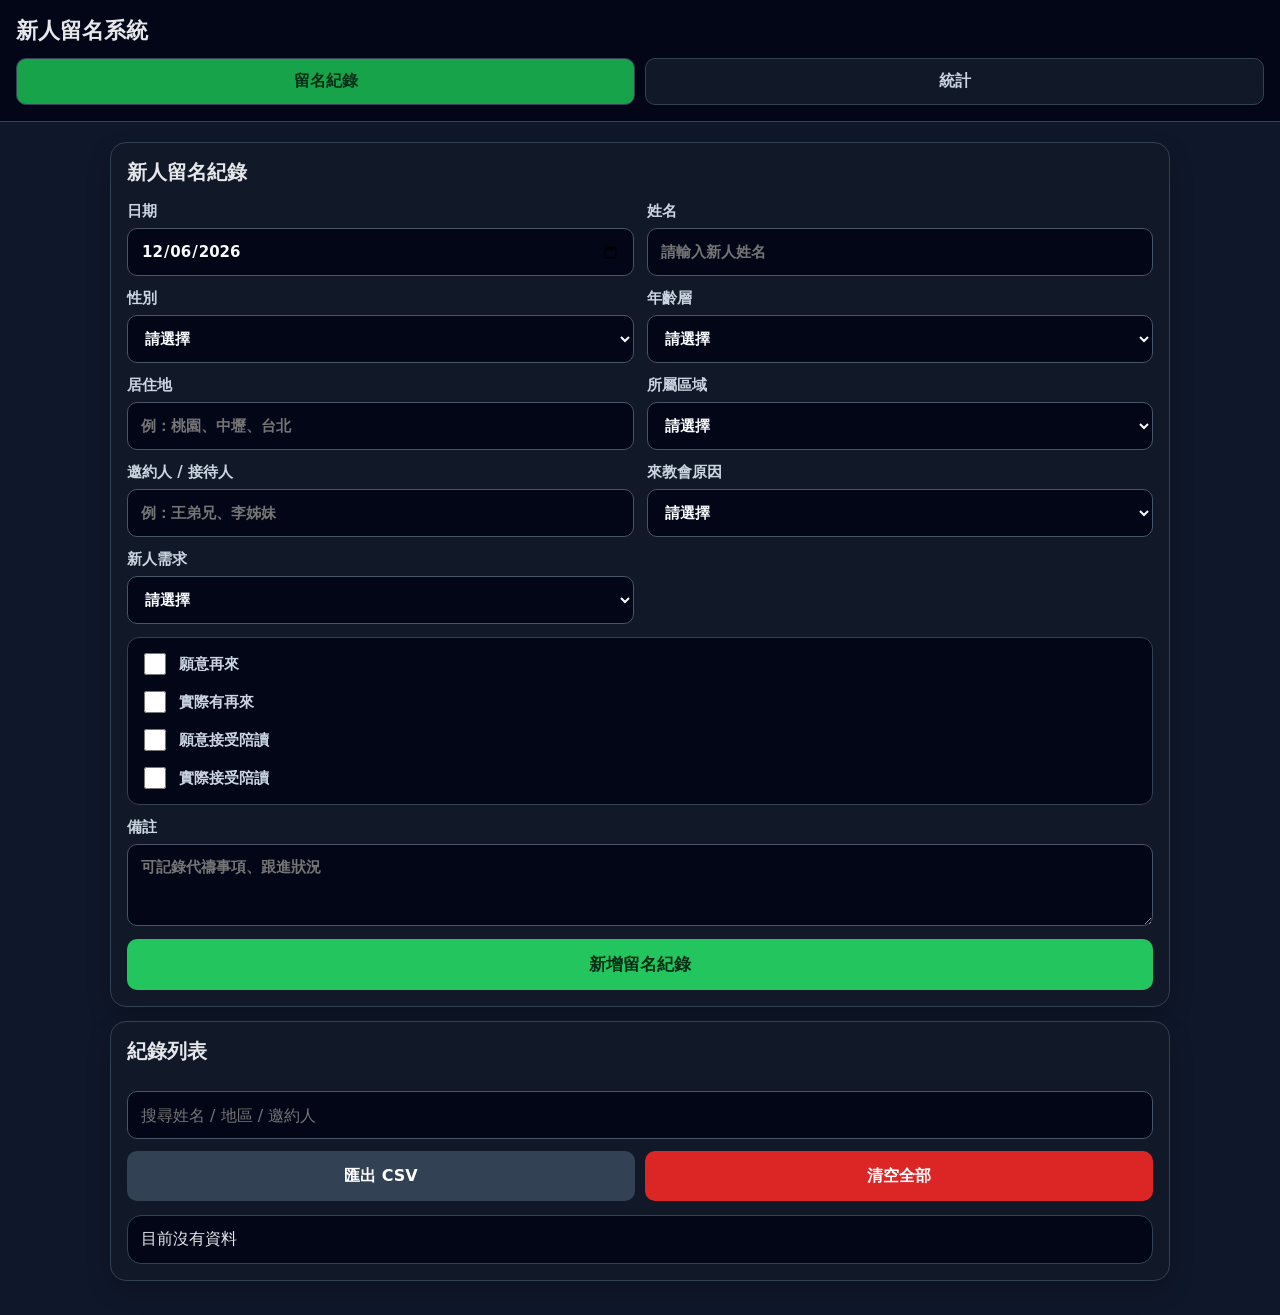
==== index.html @ e4ba10d5 "Add files via upload" ====
<!DOCTYPE html>
<html lang="zh-Hant">
<head>
  <meta charset="UTF-8" />
  <meta name="viewport" content="width=device-width, initial-scale=1.0"/>
  <title>新人留名｜留名紀錄</title>
  <link rel="stylesheet" href="style.css"/>
</head>
<body>
<header>
  <h1>新人留名系統</h1>
  <nav>
    <a class="active" href="index.html">留名紀錄</a>
    <a href="stats.html">統計</a>
  </nav>
</header>

<main class="container">
  <section class="card">
    <h2>新人留名紀錄</h2>

    <form id="newcomerForm">
      <label>日期
        <input type="date" id="visitDate" required>
      </label>

      <label>姓名
        <input type="text" id="name" placeholder="請輸入新人姓名" required>
      </label>

      <label>性別
        <select id="gender">
          <option value="">請選擇</option>
          <option>男</option>
          <option>女</option>
        </select>
      </label>

      <label>年齡層
        <select id="ageGroup">
          <option value="">請選擇</option>
          <option>12歲以下</option>
          <option>13-18歲</option>
          <option>19-25歲</option>
          <option>26-35歲</option>
          <option>36-45歲</option>
          <option>46-60歲</option>
          <option>60歲以上</option>
        </select>
      </label>

      <label>居住地
        <input type="text" id="addressArea" placeholder="例：桃園、中壢、台北">
      </label>

      <label>所屬區域
        <select id="churchArea">
          <option value="">請選擇</option>
          <option>北部教區1區</option>
          <option>北部教區2區</option>
          <option>北部教區3區</option>
          <option>北部教區4區</option>
          <option>管制區</option>
          <option>其他</option>
        </select>
      </label>

      <label>邀約人 / 接待人
        <input type="text" id="inviter" placeholder="例：王弟兄、李姊妹">
      </label>

      <label>來教會原因
        <select id="reason">
          <option value="">請選擇</option>
          <option>親友邀請</option>
          <option>網路資訊</option>
          <option>路過 / 活動</option>
          <option>尋求信仰</option>
          <option>需要禱告</option>
          <option>其他</option>
        </select>
      </label>

      <label>新人需求
        <select id="need">
          <option value="">請選擇</option>
          <option>認識信仰</option>
          <option>需要禱告</option>
          <option>家庭關係</option>
          <option>工作 / 學業</option>
          <option>身心壓力</option>
          <option>陪讀聖經</option>
          <option>其他</option>
        </select>
      </label>

      <div class="checks">
        <label><input type="checkbox" id="willingReturn"> 願意再來</label>
        <label><input type="checkbox" id="actuallyReturned"> 實際有再來</label>
        <label><input type="checkbox" id="willingBibleStudy"> 願意接受陪讀</label>
        <label><input type="checkbox" id="actualBibleStudy"> 實際接受陪讀</label>
      </div>

      <label>備註
        <textarea id="note" rows="3" placeholder="可記錄代禱事項、跟進狀況"></textarea>
      </label>

      <button type="submit" class="primary">新增留名紀錄</button>
    </form>
  </section>

  <section class="card">
    <div class="toolbar">
      <h2>紀錄列表</h2>
      <input type="search" id="searchInput" placeholder="搜尋姓名 / 地區 / 邀約人">
    </div>

    <div class="actions">
      <button id="exportCsv">匯出 CSV</button>
      <button id="clearAll" class="danger">清空全部</button>
    </div>

    <div id="recordList" class="record-list"></div>
  </section>
</main>

<script src="app.js"></script>
</body>
</html>
---- style.css ----
* {
  box-sizing: border-box;
}

body {
  margin: 0;
  font-family: "Microsoft JhengHei", system-ui, -apple-system, BlinkMacSystemFont, sans-serif;
  background: #0f172a;
  color: #e5e7eb;
}

header {
  background: #020617;
  padding: 16px;
  border-bottom: 1px solid #334155;
  position: sticky;
  top: 0;
  z-index: 10;
}

h1 {
  margin: 0 0 12px;
  font-size: 22px;
}

h2 {
  margin: 0 0 16px;
  font-size: 20px;
}

nav {
  display: flex;
  gap: 10px;
}

nav a {
  flex: 1;
  text-align: center;
  color: #cbd5e1;
  text-decoration: none;
  padding: 12px;
  border: 1px solid #334155;
  border-radius: 10px;
  background: #111827;
  font-weight: 700;
}

nav a.active {
  background: #16a34a;
  color: #052e16;
}

.container {
  padding: 14px;
  max-width: 1100px;
  margin: 0 auto;
}

.card {
  background: #111827;
  border: 1px solid #334155;
  border-radius: 16px;
  padding: 16px;
  margin-bottom: 14px;
  box-shadow: 0 10px 25px rgba(0,0,0,.2);
}

form {
  display: grid;
  gap: 13px;
}

label {
  display: grid;
  gap: 7px;
  color: #cbd5e1;
  font-size: 15px;
  font-weight: 700;
}

input, select, textarea, button {
  width: 100%;
  font: inherit;
  border-radius: 10px;
}

input, select, textarea {
  background: #020617;
  border: 1px solid #475569;
  color: #f8fafc;
  padding: 13px;
  min-height: 48px;
  outline: none;
}

textarea {
  resize: vertical;
}

input:focus, select:focus, textarea:focus {
  border-color: #22c55e;
  box-shadow: 0 0 0 3px rgba(34,197,94,.15);
}

button {
  border: 0;
  padding: 14px;
  min-height: 50px;
  font-weight: 800;
  cursor: pointer;
}

.primary {
  background: #22c55e;
  color: #052e16;
  font-size: 17px;
}

.danger {
  background: #dc2626;
  color: white;
}

.actions {
  display: grid;
  grid-template-columns: 1fr 1fr;
  gap: 10px;
}

.actions button {
  background: #334155;
  color: white;
}

.actions .danger {
  background: #dc2626;
}

.checks {
  display: grid;
  grid-template-columns: 1fr;
  gap: 10px;
  padding: 12px;
  border: 1px solid #334155;
  border-radius: 12px;
  background: #020617;
}

.checks label {
  display: flex;
  align-items: center;
  gap: 10px;
}

input[type="checkbox"] {
  width: 22px;
  height: 22px;
  min-height: 22px;
  accent-color: #22c55e;
}

.toolbar {
  display: grid;
  gap: 10px;
  margin-bottom: 12px;
}

.record-list {
  display: grid;
  gap: 10px;
  margin-top: 14px;
}

.record {
  border: 1px solid #334155;
  border-radius: 14px;
  padding: 13px;
  background: #020617;
}

.record-title {
  display: flex;
  justify-content: space-between;
  gap: 10px;
  font-weight: 800;
  color: #f8fafc;
  margin-bottom: 8px;
}

.record-meta {
  display: grid;
  gap: 5px;
  color: #cbd5e1;
  font-size: 14px;
}

.record button {
  margin-top: 10px;
  background: #7f1d1d;
  color: white;
}

.summary-grid {
  display: grid;
  grid-template-columns: repeat(2, 1fr);
  gap: 12px;
}

.summary {
  background: #020617;
  border: 1px solid #334155;
  border-radius: 14px;
  padding: 16px;
  text-align: center;
}

.summary span {
  display: block;
  font-size: 34px;
  color: #22c55e;
  font-weight: 900;
}

.summary small {
  color: #cbd5e1;
}

.stat-row {
  margin: 10px 0;
}

.stat-label {
  display: flex;
  justify-content: space-between;
  margin-bottom: 6px;
  color: #cbd5e1;
}

.bar {
  height: 14px;
  background: #020617;
  border-radius: 99px;
  overflow: hidden;
  border: 1px solid #334155;
}

.bar-fill {
  height: 100%;
  background: #22c55e;
  width: 0%;
}

@media (min-width: 768px) {
  .container {
    padding: 20px;
  }

  form {
    grid-template-columns: repeat(2, 1fr);
  }

  label:has(textarea),
  .checks,
  .primary {
    grid-column: 1 / -1;
  }

  .summary-grid {
    grid-template-columns: repeat(4, 1fr);
  }
}
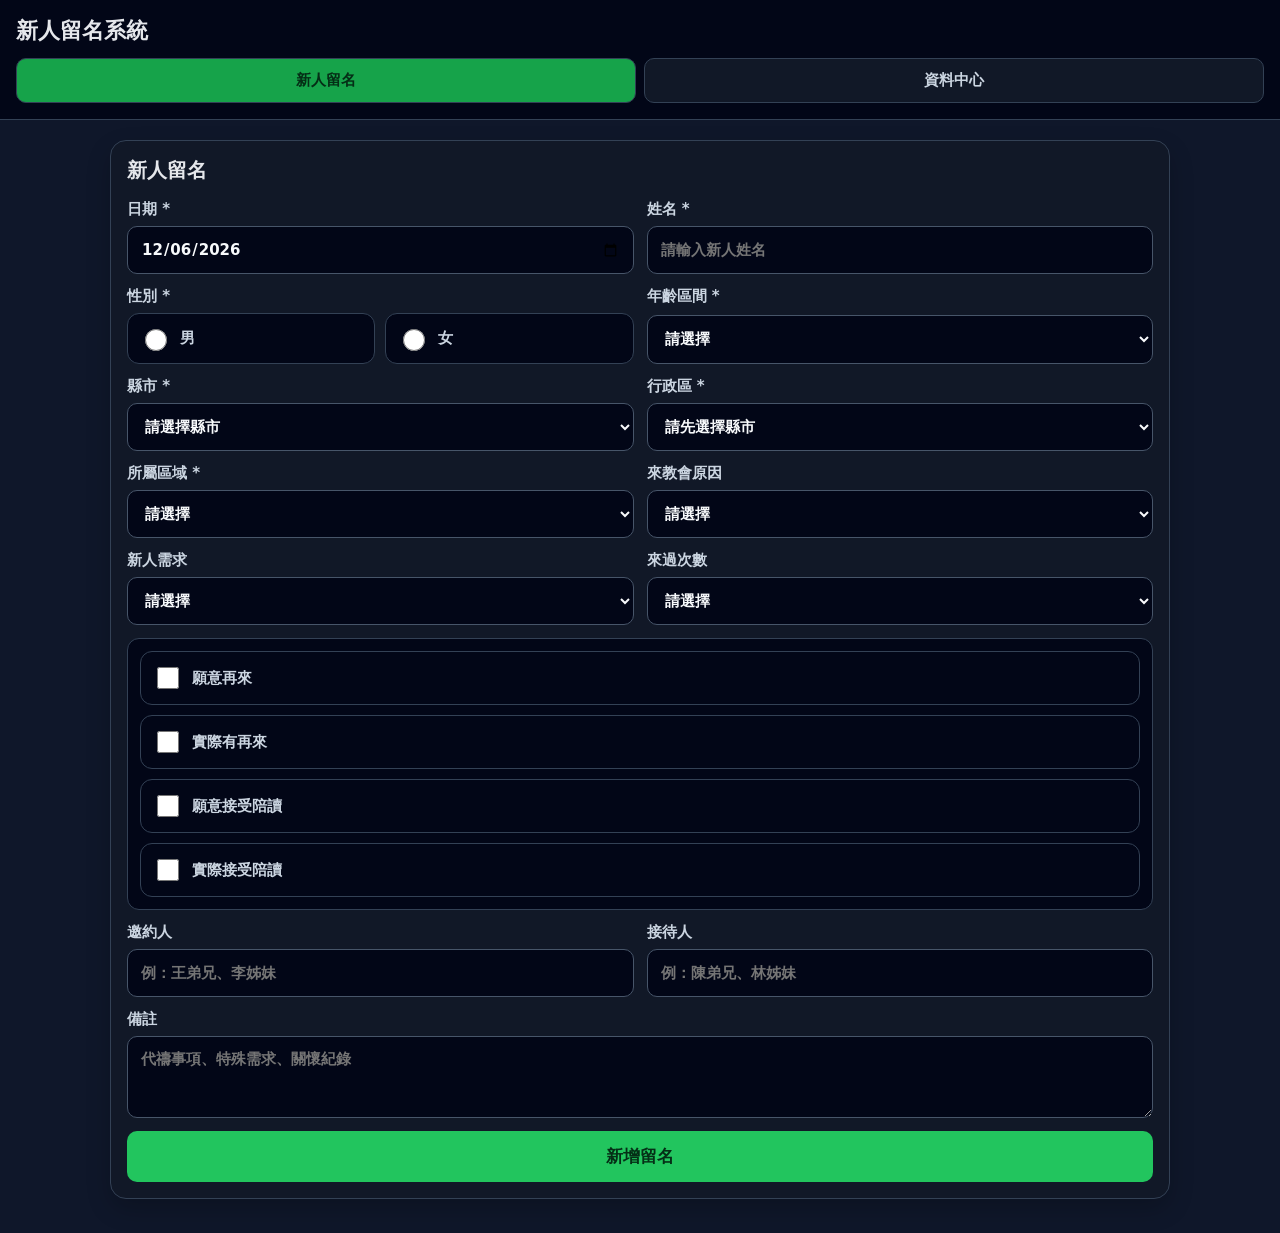
==== commit 7ec9668b: "Add files via upload" ====
--- a/index.html
+++ b/index.html
@@ -3,70 +3,75 @@
 <head>
   <meta charset="UTF-8" />
   <meta name="viewport" content="width=device-width, initial-scale=1.0"/>
-  <title>新人留名｜留名紀錄</title>
+  <title>新人留名｜新人留名</title>
   <link rel="stylesheet" href="style.css"/>
 </head>
 <body>
 <header>
   <h1>新人留名系統</h1>
   <nav>
-    <a class="active" href="index.html">留名紀錄</a>
-    <a href="stats.html">統計</a>
+    <a class="active" href="index.html">新人留名</a>
+    <a href="data.html">資料中心</a>
   </nav>
 </header>
 
 <main class="container">
   <section class="card">
-    <h2>新人留名紀錄</h2>
+    <h2>新人留名</h2>
 
     <form id="newcomerForm">
-      <label>日期
+      <label>日期 *
         <input type="date" id="visitDate" required>
       </label>
 
-      <label>姓名
+      <label>姓名 *
         <input type="text" id="name" placeholder="請輸入新人姓名" required>
       </label>
 
-      <label>性別
-        <select id="gender">
+      <label>性別 *
+        <div class="option-grid two">
+          <label><input type="radio" name="gender" value="男" required> 男</label>
+          <label><input type="radio" name="gender" value="女" required> 女</label>
+        </div>
+      </label>
+
+      <label>年齡區間 *
+        <select id="ageGroup" required>
           <option value="">請選擇</option>
-          <option>男</option>
-          <option>女</option>
+          <option>18歲以下</option>
+          <option>18~25歲</option>
+          <option>26~35歲</option>
+          <option>36~45歲</option>
+          <option>46~55歲</option>
+          <option>56~65歲</option>
+          <option>66~75歲</option>
+          <option>76~85歲</option>
+          <option>86歲以上</option>
         </select>
       </label>
 
-      <label>年齡層
-        <select id="ageGroup">
-          <option value="">請選擇</option>
-          <option>12歲以下</option>
-          <option>13-18歲</option>
-          <option>19-25歲</option>
-          <option>26-35歲</option>
-          <option>36-45歲</option>
-          <option>46-60歲</option>
-          <option>60歲以上</option>
+      <label>縣市 *
+        <select id="city" required>
+          <option value="">請選擇縣市</option>
         </select>
       </label>
 
-      <label>居住地
-        <input type="text" id="addressArea" placeholder="例：桃園、中壢、台北">
+      <label>行政區 *
+        <select id="district" required>
+          <option value="">請先選擇縣市</option>
+        </select>
       </label>
 
-      <label>所屬區域
-        <select id="churchArea">
+      <label>所屬區域 *
+        <select id="churchArea" required>
           <option value="">請選擇</option>
-          <option>北部教區1區</option>
-          <option>北部教區2區</option>
-          <option>北部教區3區</option>
-          <option>北部教區4區</option>
+          <option>北部1區</option>
+          <option>北部2區</option>
+          <option>北部3區</option>
+          <option>北部4區</option>
           <option>管制區</option>
           <option>其他</option>
         </select>
-      </label>
-
-      <label>邀約人 / 接待人
-        <input type="text" id="inviter" placeholder="例：王弟兄、李姊妹">
       </label>
 
       <label>來教會原因
@@ -74,7 +79,8 @@
           <option value="">請選擇</option>
           <option>親友邀請</option>
           <option>網路資訊</option>
-          <option>路過 / 活動</option>
+          <option>社區活動</option>
+          <option>路過</option>
           <option>尋求信仰</option>
           <option>需要禱告</option>
           <option>其他</option>
@@ -87,10 +93,21 @@
           <option>認識信仰</option>
           <option>需要禱告</option>
           <option>家庭關係</option>
-          <option>工作 / 學業</option>
+          <option>工作職場</option>
+          <option>課業問題</option>
           <option>身心壓力</option>
           <option>陪讀聖經</option>
           <option>其他</option>
+        </select>
+      </label>
+
+      <label>來過次數
+        <select id="visitTimes">
+          <option value="">請選擇</option>
+          <option>第1次</option>
+          <option>第2次</option>
+          <option>第3次</option>
+          <option>第4次以上</option>
         </select>
       </label>
 
@@ -101,26 +118,20 @@
         <label><input type="checkbox" id="actualBibleStudy"> 實際接受陪讀</label>
       </div>
 
-      <label>備註
-        <textarea id="note" rows="3" placeholder="可記錄代禱事項、跟進狀況"></textarea>
+      <label>邀約人
+        <input type="text" id="inviter" placeholder="例：王弟兄、李姊妹">
       </label>
 
-      <button type="submit" class="primary">新增留名紀錄</button>
+      <label>接待人
+        <input type="text" id="receptionist" placeholder="例：陳弟兄、林姊妹">
+      </label>
+
+      <label>備註
+        <textarea id="note" rows="3" placeholder="代禱事項、特殊需求、關懷紀錄"></textarea>
+      </label>
+
+      <button type="submit" class="primary">新增留名</button>
     </form>
-  </section>
-
-  <section class="card">
-    <div class="toolbar">
-      <h2>紀錄列表</h2>
-      <input type="search" id="searchInput" placeholder="搜尋姓名 / 地區 / 邀約人">
-    </div>
-
-    <div class="actions">
-      <button id="exportCsv">匯出 CSV</button>
-      <button id="clearAll" class="danger">清空全部</button>
-    </div>
-
-    <div id="recordList" class="record-list"></div>
   </section>
 </main>
 
--- a/style.css
+++ b/style.css
@@ -1,6 +1,4 @@
-* {
-  box-sizing: border-box;
-}
+* { box-sizing: border-box; }
 
 body {
   margin: 0;
@@ -18,31 +16,25 @@
   z-index: 10;
 }
 
-h1 {
-  margin: 0 0 12px;
-  font-size: 22px;
-}
-
-h2 {
-  margin: 0 0 16px;
-  font-size: 20px;
-}
+h1 { margin: 0 0 12px; font-size: 22px; }
+h2 { margin: 0 0 16px; font-size: 20px; }
 
 nav {
-  display: flex;
-  gap: 10px;
+  display: grid;
+  grid-template-columns: repeat(2, 1fr);
+  gap: 8px;
 }
 
 nav a {
-  flex: 1;
   text-align: center;
   color: #cbd5e1;
   text-decoration: none;
-  padding: 12px;
+  padding: 12px 6px;
   border: 1px solid #334155;
   border-radius: 10px;
   background: #111827;
-  font-weight: 700;
+  font-weight: 800;
+  font-size: 15px;
 }
 
 nav a.active {
@@ -65,17 +57,14 @@
   box-shadow: 0 10px 25px rgba(0,0,0,.2);
 }
 
-form {
-  display: grid;
-  gap: 13px;
-}
+form { display: grid; gap: 13px; }
 
 label {
   display: grid;
   gap: 7px;
   color: #cbd5e1;
   font-size: 15px;
-  font-weight: 700;
+  font-weight: 800;
 }
 
 input, select, textarea, button {
@@ -93,9 +82,7 @@
   outline: none;
 }
 
-textarea {
-  resize: vertical;
-}
+textarea { resize: vertical; }
 
 input:focus, select:focus, textarea:focus {
   border-color: #22c55e;
@@ -106,7 +93,7 @@
   border: 0;
   padding: 14px;
   min-height: 50px;
-  font-weight: 800;
+  font-weight: 900;
   cursor: pointer;
 }
 
@@ -116,53 +103,81 @@
   font-size: 17px;
 }
 
-.danger {
-  background: #dc2626;
-  color: white;
-}
-
-.actions {
-  display: grid;
-  grid-template-columns: 1fr 1fr;
-  gap: 10px;
-}
-
-.actions button {
-  background: #334155;
-  color: white;
-}
-
-.actions .danger {
-  background: #dc2626;
-}
-
-.checks {
-  display: grid;
-  grid-template-columns: 1fr;
-  gap: 10px;
-  padding: 12px;
-  border: 1px solid #334155;
-  border-radius: 12px;
-  background: #020617;
-}
-
+.danger { background: #dc2626 !important; color: white !important; }
+
+.option-grid {
+  display: grid;
+  gap: 10px;
+}
+
+.option-grid.two {
+  grid-template-columns: repeat(2, 1fr);
+}
+
+.option-grid label,
 .checks label {
   display: flex;
   align-items: center;
   gap: 10px;
-}
-
-input[type="checkbox"] {
+  background: #020617;
+  border: 1px solid #334155;
+  border-radius: 12px;
+  padding: 12px;
+}
+
+input[type="checkbox"],
+input[type="radio"] {
   width: 22px;
   height: 22px;
   min-height: 22px;
   accent-color: #22c55e;
 }
 
+.checks {
+  display: grid;
+  grid-template-columns: 1fr;
+  gap: 10px;
+  padding: 12px;
+  border: 1px solid #334155;
+  border-radius: 12px;
+  background: #020617;
+}
+
+.tab-bar {
+  display: grid;
+  grid-template-columns: 1fr 1fr;
+  gap: 10px;
+}
+
+.tab {
+  background: #334155;
+  color: #e5e7eb;
+}
+
+.tab.active {
+  background: #22c55e;
+  color: #052e16;
+}
+
+.hidden {
+  display: none;
+}
+
 .toolbar {
   display: grid;
   gap: 10px;
   margin-bottom: 12px;
+}
+
+.actions {
+  display: grid;
+  grid-template-columns: 1fr 1fr;
+  gap: 10px;
+}
+
+.actions button {
+  background: #334155;
+  color: white;
 }
 
 .record-list {
@@ -182,7 +197,7 @@
   display: flex;
   justify-content: space-between;
   gap: 10px;
-  font-weight: 800;
+  font-weight: 900;
   color: #f8fafc;
   margin-bottom: 8px;
 }
@@ -194,8 +209,19 @@
   font-size: 14px;
 }
 
-.record button {
+.record-actions {
+  display: grid;
+  grid-template-columns: 1fr 1fr;
+  gap: 10px;
   margin-top: 10px;
+}
+
+.record-actions button {
+  background: #334155;
+  color: white;
+}
+
+.record-actions .delete {
   background: #7f1d1d;
   color: white;
 }
@@ -216,18 +242,14 @@
 
 .summary span {
   display: block;
-  font-size: 34px;
+  font-size: 32px;
   color: #22c55e;
   font-weight: 900;
 }
 
-.summary small {
-  color: #cbd5e1;
-}
-
-.stat-row {
-  margin: 10px 0;
-}
+.summary small { color: #cbd5e1; }
+
+.stat-row { margin: 10px 0; }
 
 .stat-label {
   display: flex;
@@ -251,13 +273,9 @@
 }
 
 @media (min-width: 768px) {
-  .container {
-    padding: 20px;
-  }
-
-  form {
-    grid-template-columns: repeat(2, 1fr);
-  }
+  .container { padding: 20px; }
+
+  form { grid-template-columns: repeat(2, 1fr); }
 
   label:has(textarea),
   .checks,
@@ -265,7 +283,5 @@
     grid-column: 1 / -1;
   }
 
-  .summary-grid {
-    grid-template-columns: repeat(4, 1fr);
-  }
-}
+  .summary-grid { grid-template-columns: repeat(4, 1fr); }
+}
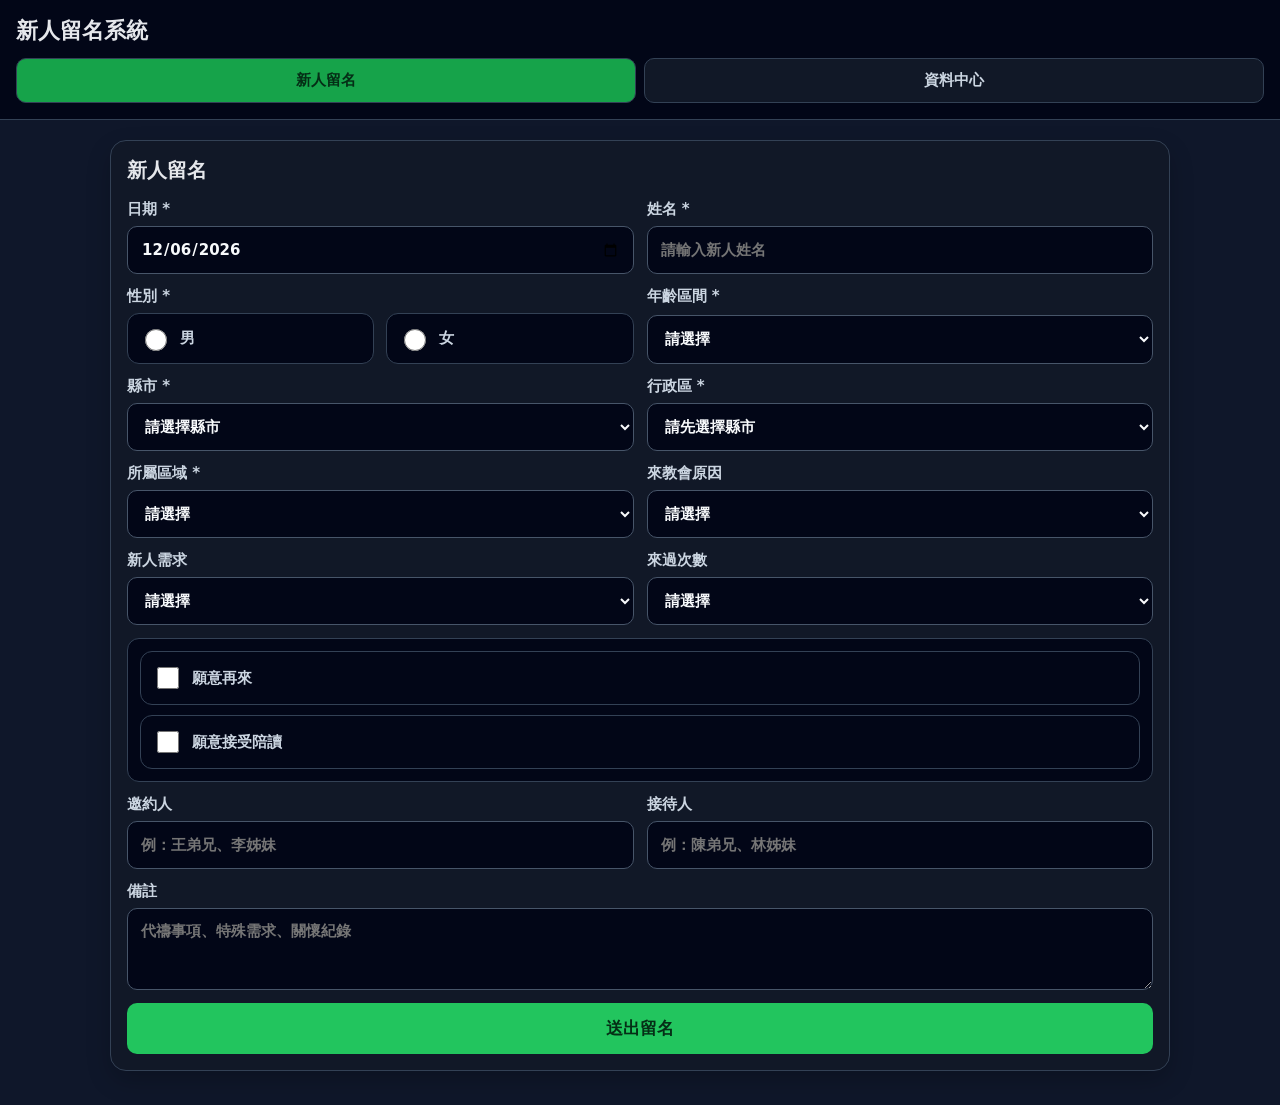
==== commit a35ae5ba: "Add files via upload" ====
--- a/index.html
+++ b/index.html
@@ -3,7 +3,7 @@
 <head>
   <meta charset="UTF-8" />
   <meta name="viewport" content="width=device-width, initial-scale=1.0"/>
-  <title>新人留名｜新人留名</title>
+  <title>新人留名系統｜新人留名</title>
   <link rel="stylesheet" href="style.css"/>
 </head>
 <body>
@@ -113,9 +113,7 @@
 
       <div class="checks">
         <label><input type="checkbox" id="willingReturn"> 願意再來</label>
-        <label><input type="checkbox" id="actuallyReturned"> 實際有再來</label>
         <label><input type="checkbox" id="willingBibleStudy"> 願意接受陪讀</label>
-        <label><input type="checkbox" id="actualBibleStudy"> 實際接受陪讀</label>
       </div>
 
       <label>邀約人
@@ -130,7 +128,7 @@
         <textarea id="note" rows="3" placeholder="代禱事項、特殊需求、關懷紀錄"></textarea>
       </label>
 
-      <button type="submit" class="primary">新增留名</button>
+      <button type="submit" class="primary">送出留名</button>
     </form>
   </section>
 </main>
--- a/style.css
+++ b/style.css
@@ -1,287 +1,36 @@
-* { box-sizing: border-box; }
-
-body {
-  margin: 0;
-  font-family: "Microsoft JhengHei", system-ui, -apple-system, BlinkMacSystemFont, sans-serif;
-  background: #0f172a;
-  color: #e5e7eb;
-}
-
-header {
-  background: #020617;
-  padding: 16px;
-  border-bottom: 1px solid #334155;
-  position: sticky;
-  top: 0;
-  z-index: 10;
-}
-
-h1 { margin: 0 0 12px; font-size: 22px; }
-h2 { margin: 0 0 16px; font-size: 20px; }
-
-nav {
-  display: grid;
-  grid-template-columns: repeat(2, 1fr);
-  gap: 8px;
-}
-
-nav a {
-  text-align: center;
-  color: #cbd5e1;
-  text-decoration: none;
-  padding: 12px 6px;
-  border: 1px solid #334155;
-  border-radius: 10px;
-  background: #111827;
-  font-weight: 800;
-  font-size: 15px;
-}
-
-nav a.active {
-  background: #16a34a;
-  color: #052e16;
-}
-
-.container {
-  padding: 14px;
-  max-width: 1100px;
-  margin: 0 auto;
-}
-
-.card {
-  background: #111827;
-  border: 1px solid #334155;
-  border-radius: 16px;
-  padding: 16px;
-  margin-bottom: 14px;
-  box-shadow: 0 10px 25px rgba(0,0,0,.2);
-}
-
-form { display: grid; gap: 13px; }
-
-label {
-  display: grid;
-  gap: 7px;
-  color: #cbd5e1;
-  font-size: 15px;
-  font-weight: 800;
-}
-
-input, select, textarea, button {
-  width: 100%;
-  font: inherit;
-  border-radius: 10px;
-}
-
-input, select, textarea {
-  background: #020617;
-  border: 1px solid #475569;
-  color: #f8fafc;
-  padding: 13px;
-  min-height: 48px;
-  outline: none;
-}
-
-textarea { resize: vertical; }
-
-input:focus, select:focus, textarea:focus {
-  border-color: #22c55e;
-  box-shadow: 0 0 0 3px rgba(34,197,94,.15);
-}
-
-button {
-  border: 0;
-  padding: 14px;
-  min-height: 50px;
-  font-weight: 900;
-  cursor: pointer;
-}
-
-.primary {
-  background: #22c55e;
-  color: #052e16;
-  font-size: 17px;
-}
-
-.danger { background: #dc2626 !important; color: white !important; }
-
-.option-grid {
-  display: grid;
-  gap: 10px;
-}
-
-.option-grid.two {
-  grid-template-columns: repeat(2, 1fr);
-}
-
-.option-grid label,
-.checks label {
-  display: flex;
-  align-items: center;
-  gap: 10px;
-  background: #020617;
-  border: 1px solid #334155;
-  border-radius: 12px;
-  padding: 12px;
-}
-
-input[type="checkbox"],
-input[type="radio"] {
-  width: 22px;
-  height: 22px;
-  min-height: 22px;
-  accent-color: #22c55e;
-}
-
-.checks {
-  display: grid;
-  grid-template-columns: 1fr;
-  gap: 10px;
-  padding: 12px;
-  border: 1px solid #334155;
-  border-radius: 12px;
-  background: #020617;
-}
-
-.tab-bar {
-  display: grid;
-  grid-template-columns: 1fr 1fr;
-  gap: 10px;
-}
-
-.tab {
-  background: #334155;
-  color: #e5e7eb;
-}
-
-.tab.active {
-  background: #22c55e;
-  color: #052e16;
-}
-
-.hidden {
-  display: none;
-}
-
-.toolbar {
-  display: grid;
-  gap: 10px;
-  margin-bottom: 12px;
-}
-
-.actions {
-  display: grid;
-  grid-template-columns: 1fr 1fr;
-  gap: 10px;
-}
-
-.actions button {
-  background: #334155;
-  color: white;
-}
-
-.record-list {
-  display: grid;
-  gap: 10px;
-  margin-top: 14px;
-}
-
-.record {
-  border: 1px solid #334155;
-  border-radius: 14px;
-  padding: 13px;
-  background: #020617;
-}
-
-.record-title {
-  display: flex;
-  justify-content: space-between;
-  gap: 10px;
-  font-weight: 900;
-  color: #f8fafc;
-  margin-bottom: 8px;
-}
-
-.record-meta {
-  display: grid;
-  gap: 5px;
-  color: #cbd5e1;
-  font-size: 14px;
-}
-
-.record-actions {
-  display: grid;
-  grid-template-columns: 1fr 1fr;
-  gap: 10px;
-  margin-top: 10px;
-}
-
-.record-actions button {
-  background: #334155;
-  color: white;
-}
-
-.record-actions .delete {
-  background: #7f1d1d;
-  color: white;
-}
-
-.summary-grid {
-  display: grid;
-  grid-template-columns: repeat(2, 1fr);
-  gap: 12px;
-}
-
-.summary {
-  background: #020617;
-  border: 1px solid #334155;
-  border-radius: 14px;
-  padding: 16px;
-  text-align: center;
-}
-
-.summary span {
-  display: block;
-  font-size: 32px;
-  color: #22c55e;
-  font-weight: 900;
-}
-
-.summary small { color: #cbd5e1; }
-
-.stat-row { margin: 10px 0; }
-
-.stat-label {
-  display: flex;
-  justify-content: space-between;
-  margin-bottom: 6px;
-  color: #cbd5e1;
-}
-
-.bar {
-  height: 14px;
-  background: #020617;
-  border-radius: 99px;
-  overflow: hidden;
-  border: 1px solid #334155;
-}
-
-.bar-fill {
-  height: 100%;
-  background: #22c55e;
-  width: 0%;
-}
-
-@media (min-width: 768px) {
-  .container { padding: 20px; }
-
-  form { grid-template-columns: repeat(2, 1fr); }
-
-  label:has(textarea),
-  .checks,
-  .primary {
-    grid-column: 1 / -1;
-  }
-
-  .summary-grid { grid-template-columns: repeat(4, 1fr); }
-}
+*{box-sizing:border-box}
+body{margin:0;font-family:"Microsoft JhengHei",system-ui,-apple-system,BlinkMacSystemFont,sans-serif;background:#0f172a;color:#e5e7eb}
+header{background:#020617;padding:16px;border-bottom:1px solid #334155;position:sticky;top:0;z-index:10}
+h1{margin:0 0 12px;font-size:22px}h2{margin:0 0 16px;font-size:20px}
+nav{display:grid;grid-template-columns:repeat(2,1fr);gap:8px}
+nav a{text-align:center;color:#cbd5e1;text-decoration:none;padding:12px 6px;border:1px solid #334155;border-radius:10px;background:#111827;font-weight:800;font-size:15px}
+nav a.active{background:#16a34a;color:#052e16}
+.container{padding:14px;max-width:1100px;margin:0 auto}
+.card{background:#111827;border:1px solid #334155;border-radius:16px;padding:16px;margin-bottom:14px;box-shadow:0 10px 25px rgba(0,0,0,.2)}
+form{display:grid;gap:13px}
+label{display:grid;gap:7px;color:#cbd5e1;font-size:15px;font-weight:800}
+input,select,textarea,button{width:100%;font:inherit;border-radius:10px}
+input,select,textarea{background:#020617;border:1px solid #475569;color:#f8fafc;padding:13px;min-height:48px;outline:none}
+textarea{resize:vertical}
+button{border:0;padding:14px;min-height:50px;font-weight:900;cursor:pointer}
+.primary{background:#22c55e;color:#052e16;font-size:17px}
+.danger{background:#dc2626!important;color:white!important}
+.option-grid.two{display:grid;grid-template-columns:repeat(2,1fr);gap:12px}
+.option-grid label,.checks label{display:flex;align-items:center;gap:10px;background:#020617;border:1px solid #334155;border-radius:12px;padding:12px}
+input[type=checkbox],input[type=radio]{width:22px;height:22px;min-height:22px;accent-color:#22c55e}
+.checks{display:grid;gap:10px;padding:12px;border:1px solid #334155;border-radius:12px;background:#020617}
+.menu-grid{display:grid;gap:14px}
+.menu-card{text-align:left;background:#020617;border:1px solid #334155;color:#e5e7eb;padding:18px}
+.menu-card strong{display:block;font-size:22px;color:#22c55e;margin-bottom:8px}
+.menu-card span{color:#cbd5e1;font-size:14px}
+.back-btn{background:#334155;color:white;margin-bottom:14px}.hidden{display:none}
+.toolbar{display:grid;gap:10px;margin-bottom:12px}.actions{display:grid;grid-template-columns:1fr 1fr;gap:10px}.actions button{background:#334155;color:white}
+.record-list{display:grid;gap:10px;margin-top:14px}.record{border:1px solid #334155;border-radius:14px;padding:13px;background:#020617}
+.record-title{display:flex;justify-content:space-between;gap:10px;font-weight:900;color:#f8fafc;margin-bottom:8px}
+.record-meta{display:grid;gap:5px;color:#cbd5e1;font-size:14px}
+.record-actions{display:grid;grid-template-columns:1fr 1fr;gap:10px;margin-top:10px}.record-actions button{background:#334155;color:white}.record-actions .delete{background:#7f1d1d}
+.summary-grid{display:grid;grid-template-columns:repeat(2,1fr);gap:12px}.summary{background:#020617;border:1px solid #334155;border-radius:14px;padding:16px;text-align:center}
+.summary span{display:block;font-size:32px;color:#22c55e;font-weight:900}.summary small{color:#cbd5e1}
+.stat-row{margin:10px 0}.stat-label{display:flex;justify-content:space-between;margin-bottom:6px;color:#cbd5e1}
+.bar{height:14px;background:#020617;border-radius:99px;overflow:hidden;border:1px solid #334155}.bar-fill{height:100%;background:#22c55e}
+@media (min-width:768px){.container{padding:20px}form{grid-template-columns:repeat(2,1fr)}label:has(textarea),.checks,.primary{grid-column:1/-1}.summary-grid{grid-template-columns:repeat(4,1fr)}}
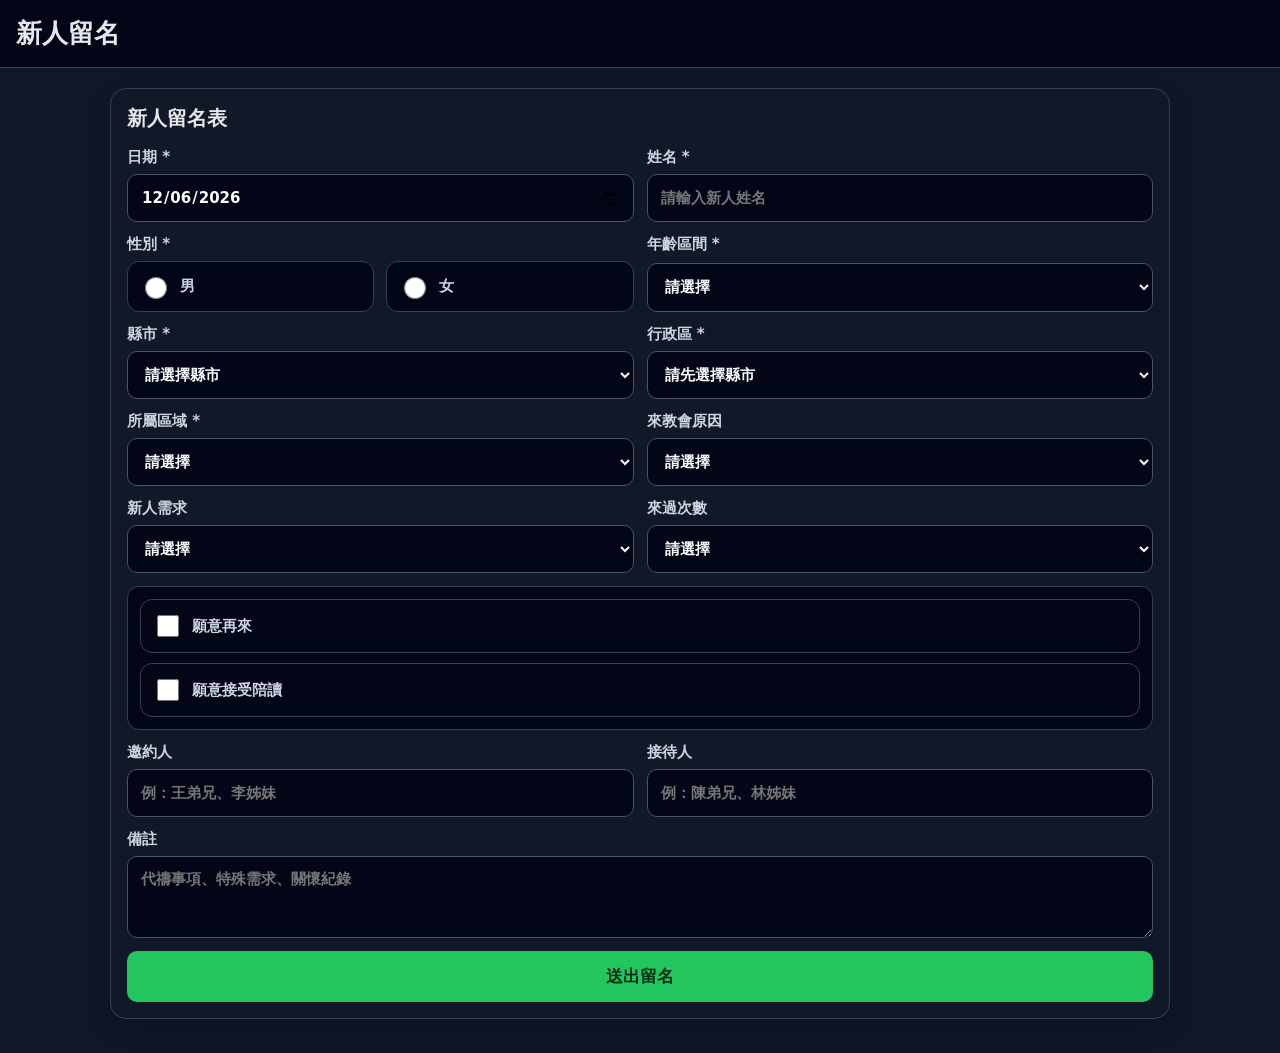
==== commit 0d51d6c2: "Add files via upload" ====
--- a/index.html
+++ b/index.html
@@ -3,21 +3,17 @@
 <head>
   <meta charset="UTF-8" />
   <meta name="viewport" content="width=device-width, initial-scale=1.0"/>
-  <title>新人留名系統｜新人留名</title>
+  <title>新人留名</title>
   <link rel="stylesheet" href="style.css"/>
 </head>
 <body>
 <header>
-  <h1>新人留名系統</h1>
-  <nav>
-    <a class="active" href="index.html">新人留名</a>
-    <a href="data.html">資料中心</a>
-  </nav>
+  <h1>新人留名</h1>
 </header>
 
 <main class="container">
   <section class="card">
-    <h2>新人留名</h2>
+    <h2>新人留名表</h2>
 
     <form id="newcomerForm">
       <label>日期 *
--- a/style.css
+++ b/style.css
@@ -1,10 +1,7 @@
 *{box-sizing:border-box}
 body{margin:0;font-family:"Microsoft JhengHei",system-ui,-apple-system,BlinkMacSystemFont,sans-serif;background:#0f172a;color:#e5e7eb}
 header{background:#020617;padding:16px;border-bottom:1px solid #334155;position:sticky;top:0;z-index:10}
-h1{margin:0 0 12px;font-size:22px}h2{margin:0 0 16px;font-size:20px}
-nav{display:grid;grid-template-columns:repeat(2,1fr);gap:8px}
-nav a{text-align:center;color:#cbd5e1;text-decoration:none;padding:12px 6px;border:1px solid #334155;border-radius:10px;background:#111827;font-weight:800;font-size:15px}
-nav a.active{background:#16a34a;color:#052e16}
+h1{margin:0;font-size:26px}h2{margin:0 0 16px;font-size:20px}
 .container{padding:14px;max-width:1100px;margin:0 auto}
 .card{background:#111827;border:1px solid #334155;border-radius:16px;padding:16px;margin-bottom:14px;box-shadow:0 10px 25px rgba(0,0,0,.2)}
 form{display:grid;gap:13px}
@@ -19,12 +16,12 @@
 .option-grid label,.checks label{display:flex;align-items:center;gap:10px;background:#020617;border:1px solid #334155;border-radius:12px;padding:12px}
 input[type=checkbox],input[type=radio]{width:22px;height:22px;min-height:22px;accent-color:#22c55e}
 .checks{display:grid;gap:10px;padding:12px;border:1px solid #334155;border-radius:12px;background:#020617}
-.menu-grid{display:grid;gap:14px}
-.menu-card{text-align:left;background:#020617;border:1px solid #334155;color:#e5e7eb;padding:18px}
-.menu-card strong{display:block;font-size:22px;color:#22c55e;margin-bottom:8px}
-.menu-card span{color:#cbd5e1;font-size:14px}
-.back-btn{background:#334155;color:white;margin-bottom:14px}.hidden{display:none}
-.toolbar{display:grid;gap:10px;margin-bottom:12px}.actions{display:grid;grid-template-columns:1fr 1fr;gap:10px}.actions button{background:#334155;color:white}
+.tab-bar{display:grid;grid-template-columns:1fr 1fr;gap:10px}
+.tab{background:#334155;color:#e5e7eb}
+.tab.active{background:#22c55e;color:#052e16}
+.hidden{display:none}
+.toolbar{display:grid;gap:10px;margin-bottom:12px}
+.actions{display:grid;grid-template-columns:1fr 1fr;gap:10px}.actions button{background:#334155;color:white}
 .record-list{display:grid;gap:10px;margin-top:14px}.record{border:1px solid #334155;border-radius:14px;padding:13px;background:#020617}
 .record-title{display:flex;justify-content:space-between;gap:10px;font-weight:900;color:#f8fafc;margin-bottom:8px}
 .record-meta{display:grid;gap:5px;color:#cbd5e1;font-size:14px}
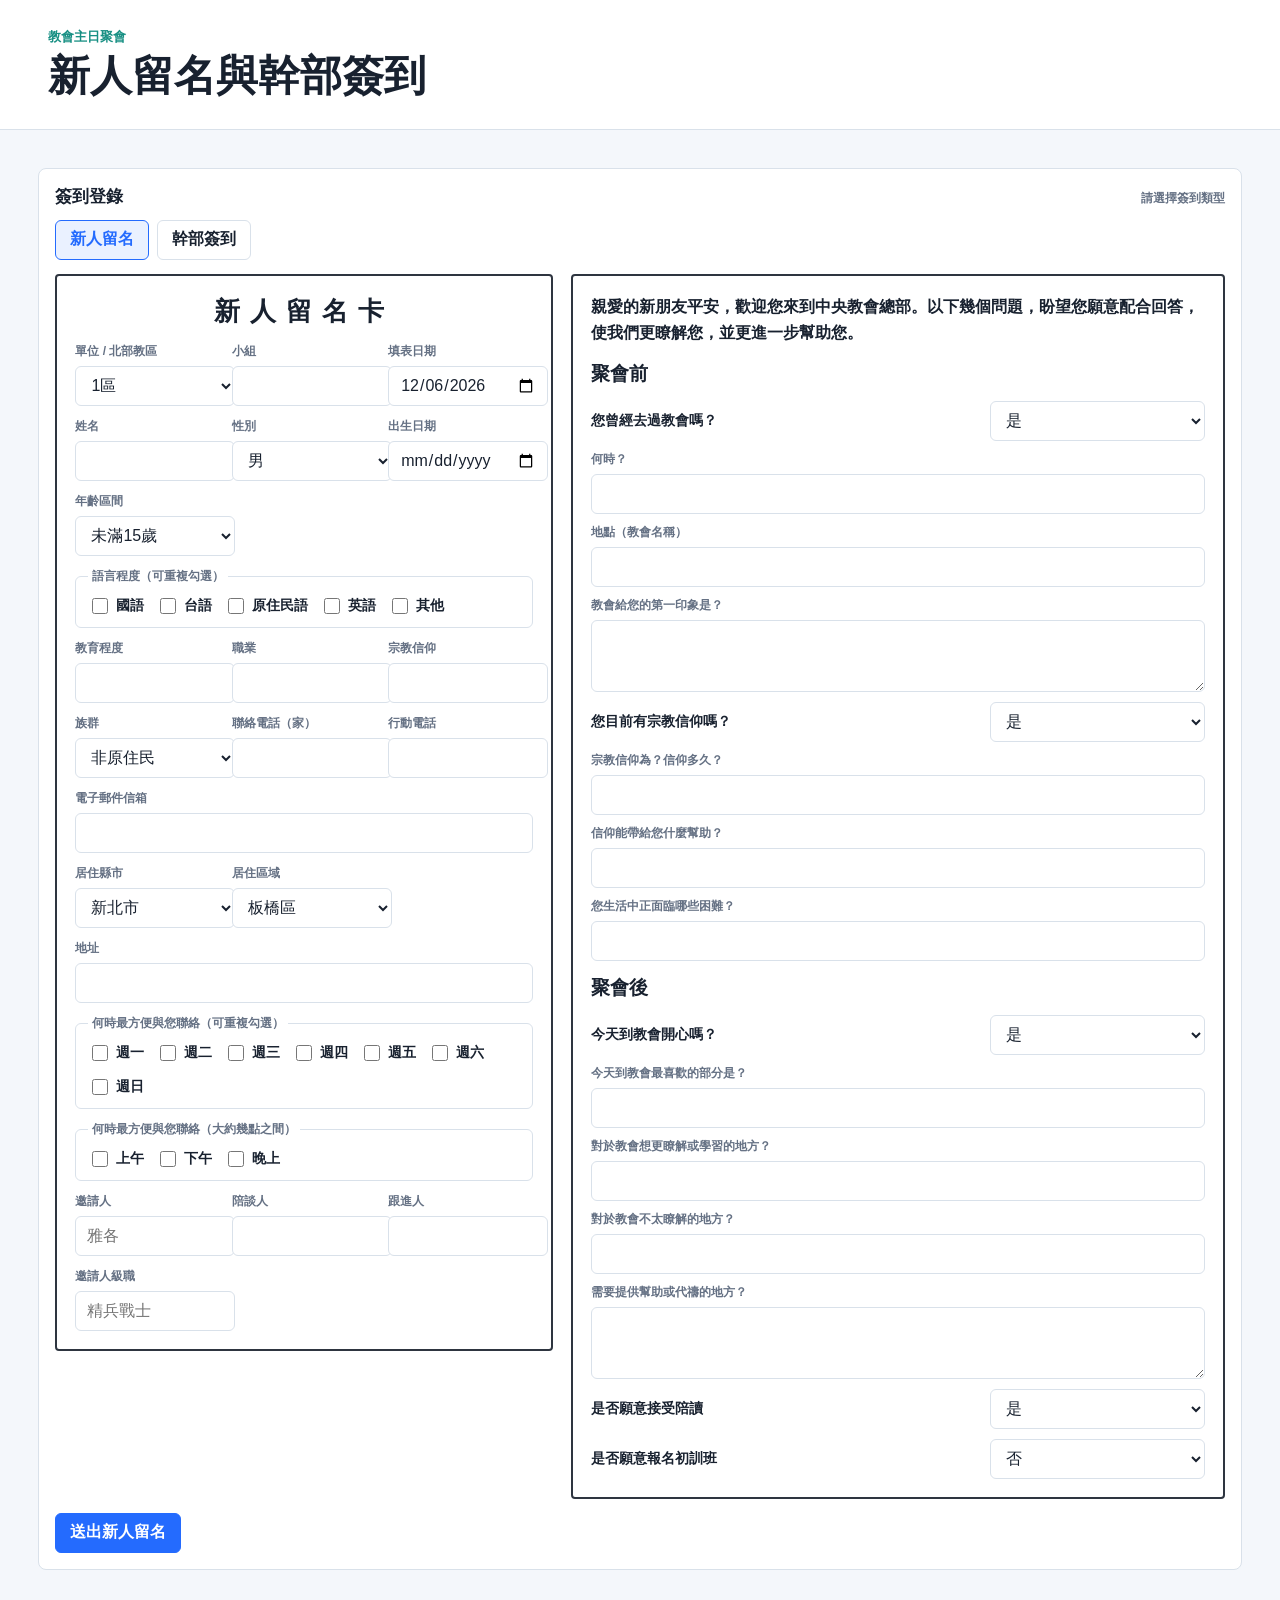
==== commit 8f971991: "Add files via upload" ====
--- a/index.html
+++ b/index.html
@@ -1,134 +1,178 @@
-<!DOCTYPE html>
+<!doctype html>
 <html lang="zh-Hant">
-<head>
-  <meta charset="UTF-8" />
-  <meta name="viewport" content="width=device-width, initial-scale=1.0"/>
-  <title>新人留名</title>
-  <link rel="stylesheet" href="style.css"/>
-</head>
-<body>
-<header>
-  <h1>新人留名</h1>
-</header>
+  <head>
+    <meta charset="utf-8" />
+    <meta name="viewport" content="width=device-width, initial-scale=1" />
+    <title>主日聚會簽到</title>
+    <link rel="stylesheet" href="styles.css?v=20260531-1" />
+  </head>
+  <body>
+    <header class="app-header">
+      <div>
+        <p class="eyebrow">教會主日聚會</p>
+        <h1>新人留名與幹部簽到</h1>
+      </div>
+    </header>
 
-<main class="container">
-  <section class="card">
-    <h2>新人留名表</h2>
+    <main>
+      <section class="checkin-section public-checkin" aria-label="簽到表單">
+        <div class="section-heading">
+          <h2>簽到登錄</h2>
+          <span>請選擇簽到類型</span>
+        </div>
 
-    <form id="newcomerForm">
-      <label>日期 *
-        <input type="date" id="visitDate" required>
-      </label>
+        <div class="checkin-tabs" role="tablist" aria-label="選擇簽到類型">
+          <button class="tab-button active" type="button" data-target="newcomerCheckin">新人留名</button>
+          <button class="tab-button" type="button" data-target="leaderCheckin">幹部簽到</button>
+        </div>
 
-      <label>姓名 *
-        <input type="text" id="name" placeholder="請輸入新人姓名" required>
-      </label>
+        <form id="newcomerCheckin" class="checkin-form active newcomer-card-form">
+          <div class="newcomer-card-grid">
+            <section class="paper-card newcomer-profile-card" aria-label="新人留名卡">
+              <h3>新人留名卡</h3>
+              <div class="paper-grid profile-grid">
+                <div class="field district-field"><label for="newDistrict">單位 / 北部教區</label><select id="newDistrict" name="district" required><option>1區</option><option>2區</option><option>3區</option><option>4區</option><option>管制區</option></select></div>
+                <div class="field"><label for="newGroup">小組</label><input id="newGroup" name="group" type="text" /></div>
+                <div class="field date-field"><label for="newDate">填表日期</label><input id="newDate" name="date" type="date" required /></div>
+                <div class="field name-field"><label for="newName">姓名</label><input id="newName" name="name" type="text" required /></div>
+                <div class="field"><label for="newGender">性別</label><select id="newGender" name="gender"><option>男</option><option>女</option><option>未填寫</option></select></div>
+                <div class="field"><label for="newBirthDate">出生日期</label><input id="newBirthDate" name="birthDate" type="date" /></div>
+                <div class="field age-field"><label for="newAge">年齡區間</label><select id="newAge" name="age" required></select></div>
 
-      <label>性別 *
-        <div class="option-grid two">
-          <label><input type="radio" name="gender" value="男" required> 男</label>
-          <label><input type="radio" name="gender" value="女" required> 女</label>
+                <fieldset class="paper-fieldset span-all">
+                  <legend>語言程度（可重複勾選）</legend>
+                  <label><input type="checkbox" name="languages" value="國語" /> 國語</label>
+                  <label><input type="checkbox" name="languages" value="台語" /> 台語</label>
+                  <label><input type="checkbox" name="languages" value="原住民語" /> 原住民語</label>
+                  <label><input type="checkbox" name="languages" value="英語" /> 英語</label>
+                  <label><input type="checkbox" name="languages" value="其他" /> 其他</label>
+                </fieldset>
+
+                <div class="field"><label for="newEducation">教育程度</label><input id="newEducation" name="education" type="text" /></div>
+                <div class="field"><label for="newOccupation">職業</label><input id="newOccupation" name="occupation" type="text" /></div>
+                <div class="field"><label for="newReligion">宗教信仰</label><input id="newReligion" name="religion" type="text" /></div>
+                <div class="field ethnicity-field">
+                  <label for="newEthnicity">族群</label>
+                  <select id="newEthnicity" name="ethnicity" required>
+                    <option>非原住民</option>
+                    <option>阿美族</option>
+                    <option>泰雅族</option>
+                    <option>排灣族</option>
+                    <option>布農族</option>
+                    <option>卑南族</option>
+                    <option>魯凱族</option>
+                    <option>鄒族</option>
+                    <option>賽夏族</option>
+                    <option>雅美族</option>
+                    <option>邵族</option>
+                    <option>噶瑪蘭族</option>
+                    <option>太魯閣族</option>
+                    <option>撒奇萊雅族</option>
+                    <option>賽德克族</option>
+                    <option>拉阿魯哇族</option>
+                    <option>卡那卡那富族</option>
+                  </select>
+                </div>
+                <div class="field"><label for="newHomePhone">聯絡電話（家）</label><input id="newHomePhone" name="homePhone" type="tel" /></div>
+                <div class="field"><label for="newMobile">行動電話</label><input id="newMobile" name="mobile" type="tel" /></div>
+                <div class="field span-all"><label for="newEmail">電子郵件信箱</label><input id="newEmail" name="email" type="email" /></div>
+                <div class="field city-field"><label for="newResidenceCity">居住縣市</label><select id="newResidenceCity" name="residenceCity" required></select></div>
+                <div class="field residence-district-field"><label for="newResidenceDistrict">居住區域</label><select id="newResidenceDistrict" name="residenceDistrict" required></select></div>
+                <div class="field span-all"><label for="newAddress">地址</label><input id="newAddress" name="address" type="text" /></div>
+
+                <fieldset class="paper-fieldset span-all">
+                  <legend>何時最方便與您聯絡（可重複勾選）</legend>
+                  <label><input type="checkbox" name="contactDays" value="週一" /> 週一</label>
+                  <label><input type="checkbox" name="contactDays" value="週二" /> 週二</label>
+                  <label><input type="checkbox" name="contactDays" value="週三" /> 週三</label>
+                  <label><input type="checkbox" name="contactDays" value="週四" /> 週四</label>
+                  <label><input type="checkbox" name="contactDays" value="週五" /> 週五</label>
+                  <label><input type="checkbox" name="contactDays" value="週六" /> 週六</label>
+                  <label><input type="checkbox" name="contactDays" value="週日" /> 週日</label>
+                </fieldset>
+
+                <fieldset class="paper-fieldset span-all">
+                  <legend>何時最方便與您聯絡（大約幾點之間）</legend>
+                  <label><input type="checkbox" name="contactTimes" value="上午" /> 上午</label>
+                  <label><input type="checkbox" name="contactTimes" value="下午" /> 下午</label>
+                  <label><input type="checkbox" name="contactTimes" value="晚上" /> 晚上</label>
+                </fieldset>
+
+                <div class="field invite-field"><label for="newInviter">邀請人</label><input id="newInviter" name="inviter" type="text" placeholder="雅各" /></div>
+                <div class="field"><label for="newCounselor">陪談人</label><input id="newCounselor" name="counselor" type="text" /></div>
+                <div class="field"><label for="newFollowupPerson">跟進人</label><input id="newFollowupPerson" name="followupPerson" type="text" /></div>
+                <div class="field rank-field"><label for="newRank">邀請人級職</label><input id="newRank" name="rank" type="text" placeholder="精兵戰士" /></div>
+              </div>
+            </section>
+
+            <section class="paper-card newcomer-question-card" aria-label="聚會問卷">
+              <p class="welcome-copy">
+                親愛的新朋友平安，歡迎您來到中央教會總部。以下幾個問題，盼望您願意配合回答，使我們更瞭解您，並更進一步幫助您。
+              </p>
+
+              <h3>聚會前</h3>
+              <div class="paper-question-list">
+                <div class="question-row"><label>您曾經去過教會嗎？</label><select name="visitedChurch"><option>是</option><option>否</option></select></div>
+                <div class="field"><label for="newVisitedWhen">何時？</label><input id="newVisitedWhen" name="visitedWhen" type="text" /></div>
+                <div class="field"><label for="newVisitedPlace">地點（教會名稱）</label><input id="newVisitedPlace" name="visitedPlace" type="text" /></div>
+                <div class="field"><label for="newReason">教會給您的第一印象是？</label><textarea id="newReason" name="reason" required></textarea></div>
+                <div class="question-row"><label>您目前有宗教信仰嗎？</label><select name="hasFaith"><option>是</option><option>否</option></select></div>
+                <div class="field"><label for="newFaithDuration">宗教信仰為？信仰多久？</label><input id="newFaithDuration" name="faithDuration" type="text" /></div>
+                <div class="field"><label for="newFaithHelp">信仰能帶給您什麼幫助？</label><input id="newFaithHelp" name="faithHelp" type="text" /></div>
+                <div class="field"><label for="newLifeDifficulty">您生活中正面臨哪些困難？</label><input id="newLifeDifficulty" name="lifeDifficulty" type="text" /></div>
+              </div>
+
+              <h3>聚會後</h3>
+              <div class="paper-question-list">
+                <div class="question-row"><label for="newWillingReturn">今天到教會開心嗎？</label><select id="newWillingReturn" name="willingReturn"><option>是</option><option>還可以</option><option>否</option></select></div>
+                <div class="field"><label for="newFavoritePart">今天到教會最喜歡的部分是？</label><input id="newFavoritePart" name="favoritePart" type="text" /></div>
+                <div class="field"><label for="newWantLearn">對於教會想更瞭解或學習的地方？</label><input id="newWantLearn" name="wantLearn" type="text" /></div>
+                <div class="field"><label for="newUnclearPart">對於教會不太瞭解的地方？</label><input id="newUnclearPart" name="unclearPart" type="text" /></div>
+                <div class="field"><label for="newNeeds">需要提供幫助或代禱的地方？</label><textarea id="newNeeds" name="needs"></textarea></div>
+                <div class="question-row"><label for="newWillingStudy">是否願意接受陪讀</label><select id="newWillingStudy" name="willingStudy"><option>是</option><option>否</option></select></div>
+                <div class="question-row"><label for="newBeginnerClass">是否願意報名初訓班</label><select id="newBeginnerClass" name="beginnerClass"><option>否</option><option>是</option></select></div>
+              </div>
+            </section>
+          </div>
+          <input id="newVisits" name="visits" type="hidden" value="1" />
+          <input id="newActualReturn" name="actualReturn" type="hidden" value="否" />
+          <input id="newActualStudy" name="actualStudy" type="hidden" value="否" />
+          <div class="form-actions">
+            <button class="primary-button" type="submit">送出新人留名</button>
+            <span id="newcomerMessage" class="form-message" aria-live="polite"></span>
+          </div>
+        </form>
+
+        <form id="leaderCheckin" class="checkin-form">
+          <div class="form-grid leader-grid">
+            <div class="field"><label for="leaderDate">日期</label><input id="leaderDate" name="date" type="date" required /></div>
+            <div class="field"><label for="leaderName">姓名</label><input id="leaderName" name="name" type="text" required /></div>
+            <div class="field"><label for="leaderRole">級職</label><select id="leaderRole" name="role" required><option>區參謀</option><option>組長</option><option>戰士精兵</option><option>榮譽精兵</option><option>會友</option></select></div>
+            <div class="field"><label for="leaderMeetingType">聚會類型</label><select id="leaderMeetingType" name="meetingType" required><option>小組聚會</option><option>幹部訓練</option><option>主日聚會</option></select></div>
+            <div class="field"><label for="leaderDistrict">北部教區</label><select id="leaderDistrict" name="district" required><option>1區</option><option>2區</option><option>3區</option><option>4區</option><option>管制區</option></select></div>
+            <div class="field"><label for="leaderStatus">出席狀態</label><select id="leaderStatus" name="status"><option>出席</option><option>請假</option></select></div>
+          </div>
+          <div class="form-actions">
+            <button class="primary-button" type="submit">送出幹部簽到</button>
+            <span id="leaderMessage" class="form-message" aria-live="polite"></span>
+          </div>
+        </form>
+      </section>
+
+      <section id="confirmSection" class="checkin-section confirm-section view-hidden" aria-label="確認簽到紀錄">
+        <div class="section-heading">
+          <h2>簽到紀錄已存檔</h2>
+          <span>請檢查資料是否有誤</span>
         </div>
-      </label>
+        <div id="confirmSummary" class="confirm-summary"></div>
+        <div class="form-actions">
+          <button id="editRecordButton" class="text-button" type="button">修改</button>
+          <button id="backHomeButton" class="text-button" type="button">回主頁</button>
+          <span id="confirmMessage" class="form-message" aria-live="polite"></span>
+        </div>
+      </section>
+    </main>
 
-      <label>年齡區間 *
-        <select id="ageGroup" required>
-          <option value="">請選擇</option>
-          <option>18歲以下</option>
-          <option>18~25歲</option>
-          <option>26~35歲</option>
-          <option>36~45歲</option>
-          <option>46~55歲</option>
-          <option>56~65歲</option>
-          <option>66~75歲</option>
-          <option>76~85歲</option>
-          <option>86歲以上</option>
-        </select>
-      </label>
-
-      <label>縣市 *
-        <select id="city" required>
-          <option value="">請選擇縣市</option>
-        </select>
-      </label>
-
-      <label>行政區 *
-        <select id="district" required>
-          <option value="">請先選擇縣市</option>
-        </select>
-      </label>
-
-      <label>所屬區域 *
-        <select id="churchArea" required>
-          <option value="">請選擇</option>
-          <option>北部1區</option>
-          <option>北部2區</option>
-          <option>北部3區</option>
-          <option>北部4區</option>
-          <option>管制區</option>
-          <option>其他</option>
-        </select>
-      </label>
-
-      <label>來教會原因
-        <select id="reason">
-          <option value="">請選擇</option>
-          <option>親友邀請</option>
-          <option>網路資訊</option>
-          <option>社區活動</option>
-          <option>路過</option>
-          <option>尋求信仰</option>
-          <option>需要禱告</option>
-          <option>其他</option>
-        </select>
-      </label>
-
-      <label>新人需求
-        <select id="need">
-          <option value="">請選擇</option>
-          <option>認識信仰</option>
-          <option>需要禱告</option>
-          <option>家庭關係</option>
-          <option>工作職場</option>
-          <option>課業問題</option>
-          <option>身心壓力</option>
-          <option>陪讀聖經</option>
-          <option>其他</option>
-        </select>
-      </label>
-
-      <label>來過次數
-        <select id="visitTimes">
-          <option value="">請選擇</option>
-          <option>第1次</option>
-          <option>第2次</option>
-          <option>第3次</option>
-          <option>第4次以上</option>
-        </select>
-      </label>
-
-      <div class="checks">
-        <label><input type="checkbox" id="willingReturn"> 願意再來</label>
-        <label><input type="checkbox" id="willingBibleStudy"> 願意接受陪讀</label>
-      </div>
-
-      <label>邀約人
-        <input type="text" id="inviter" placeholder="例：王弟兄、李姊妹">
-      </label>
-
-      <label>接待人
-        <input type="text" id="receptionist" placeholder="例：陳弟兄、林姊妹">
-      </label>
-
-      <label>備註
-        <textarea id="note" rows="3" placeholder="代禱事項、特殊需求、關懷紀錄"></textarea>
-      </label>
-
-      <button type="submit" class="primary">送出留名</button>
-    </form>
-  </section>
-</main>
-
-<script src="app.js"></script>
-</body>
+    <script src="checkin.js?v=20260531-1"></script>
+  </body>
 </html>
--- a/styles.css
+++ b/styles.css
@@ -0,0 +1,1069 @@
+:root {
+  color-scheme: light;
+  --ink: #18212f;
+  --muted: #657184;
+  --line: #d9e1ea;
+  --paper: #ffffff;
+  --soft: #f4f7fb;
+  --blue: #246bfe;
+  --teal: #178f83;
+  --gold: #c98216;
+  --rose: #cf4f6c;
+  --green: #2e7d4f;
+  --violet: #7656d6;
+}
+
+* {
+  box-sizing: border-box;
+}
+
+body {
+  margin: 0;
+  background: var(--soft);
+  color: var(--ink);
+  font-family: "Microsoft JhengHei", "PingFang TC", "Noto Sans TC", Arial, sans-serif;
+  letter-spacing: 0;
+}
+
+button,
+input,
+select,
+textarea {
+  font: inherit;
+}
+
+.app-header {
+  display: flex;
+  align-items: center;
+  justify-content: space-between;
+  gap: 24px;
+  padding: 28px clamp(18px, 4vw, 48px);
+  background: #ffffff;
+  border-bottom: 1px solid var(--line);
+}
+
+.eyebrow {
+  margin: 0 0 6px;
+  color: var(--teal);
+  font-size: 13px;
+  font-weight: 700;
+}
+
+h1,
+h2 {
+  margin: 0;
+}
+
+h1 {
+  font-size: clamp(26px, 4vw, 42px);
+  line-height: 1.16;
+}
+
+h2 {
+  font-size: 17px;
+}
+
+main {
+  padding: 22px clamp(14px, 3vw, 42px) 46px;
+}
+
+.top-tabs {
+  display: flex;
+  gap: 8px;
+  margin-bottom: 16px;
+  padding: 8px;
+  width: fit-content;
+  background: #ffffff;
+  border: 1px solid var(--line);
+  border-radius: 8px;
+}
+
+.header-actions,
+.toolbar {
+  display: flex;
+  align-items: end;
+  gap: 10px;
+  flex-wrap: wrap;
+}
+
+.toolbar-metric {
+  min-height: 62px;
+  min-width: 170px;
+  padding: 9px 12px;
+  border: 1px solid var(--line);
+  border-radius: 8px;
+  background: var(--paper);
+}
+
+.toolbar-metric span,
+.toolbar-metric small {
+  display: block;
+  color: var(--muted);
+  font-size: 12px;
+  font-weight: 700;
+}
+
+.toolbar-metric strong {
+  display: block;
+  margin: 2px 0;
+  font-size: 24px;
+  line-height: 1;
+}
+
+.range-value-control.hidden {
+  display: none;
+}
+
+.range-row {
+  display: flex;
+  gap: 8px;
+  align-items: center;
+}
+
+.range-row select,
+.range-row input {
+  min-width: 132px;
+}
+
+.range-date-calendar {
+  position: absolute;
+  top: calc(100% + 8px);
+  left: 0;
+  z-index: 20;
+  width: 280px;
+  padding: 10px;
+  border: 1px solid var(--line);
+  border-radius: 8px;
+  background: #ffffff;
+  box-shadow: 0 8px 22px rgba(21, 37, 61, 0.12);
+}
+
+.range-date-calendar.hidden {
+  display: none;
+}
+
+.range-calendar-head {
+  display: grid;
+  grid-template-columns: 28px 1fr 28px;
+  align-items: center;
+  gap: 6px;
+  margin-bottom: 8px;
+}
+
+.range-calendar-head button,
+.range-date {
+  border: 1px solid transparent;
+  background: transparent;
+  color: var(--ink);
+  cursor: pointer;
+}
+
+.range-calendar-head button {
+  width: 28px;
+  height: 28px;
+  border-radius: 6px;
+  font-size: 18px;
+}
+
+.range-calendar-selects {
+  display: grid;
+  grid-template-columns: minmax(82px, 1fr) minmax(82px, 1fr);
+  gap: 6px;
+  min-width: 0;
+}
+
+.range-calendar-selects select {
+  width: 100%;
+  min-width: 0;
+  min-height: 30px;
+  padding: 0 6px;
+  border: 1px solid var(--line);
+  border-radius: 6px;
+  background: #ffffff;
+  color: var(--ink);
+  font-weight: 700;
+}
+
+.range-calendar-grid {
+  display: grid;
+  grid-template-columns: repeat(7, 1fr);
+  gap: 5px;
+}
+
+.range-weekday {
+  color: var(--muted);
+  font-size: 11px;
+  font-weight: 800;
+  text-align: center;
+}
+
+.range-date {
+  display: grid;
+  place-items: center;
+  min-height: 28px;
+  border-radius: 6px;
+  font-size: 12px;
+  font-weight: 700;
+}
+
+.range-date.has-record {
+  background: #dff1ff;
+  border-color: #add7f5;
+}
+
+.range-date.active {
+  background: var(--blue);
+  border-color: var(--blue);
+  color: #ffffff;
+}
+
+.icon-button,
+.text-button,
+.calendar-tab,
+.tab-button,
+.primary-button {
+  min-height: 40px;
+  border: 1px solid var(--line);
+  background: #ffffff;
+  color: var(--ink);
+  cursor: pointer;
+}
+
+.icon-button {
+  width: 42px;
+  border-radius: 6px;
+  font-size: 19px;
+  font-weight: 800;
+}
+
+.text-button,
+.calendar-tab,
+.tab-button,
+.primary-button {
+  border-radius: 6px;
+  padding: 0 14px;
+  font-weight: 700;
+}
+
+.primary-button {
+  background: var(--blue);
+  border-color: var(--blue);
+  color: #ffffff;
+}
+
+.file-button {
+  display: grid;
+  place-items: center;
+}
+
+.file-button input {
+  position: absolute;
+  inline-size: 1px;
+  block-size: 1px;
+  opacity: 0;
+  pointer-events: none;
+}
+
+.icon-button:hover,
+.text-button:hover,
+.calendar-tab:hover,
+.tab-button:hover {
+  border-color: var(--blue);
+  color: var(--blue);
+}
+
+.toolbar {
+  align-items: end;
+  padding: 16px;
+  background: #ffffff;
+  border: 1px solid var(--line);
+  border-radius: 8px;
+}
+
+.field {
+  position: relative;
+  display: grid;
+  gap: 6px;
+  min-width: 160px;
+}
+
+.field.grow {
+  flex: 1 1 260px;
+}
+
+label {
+  color: var(--muted);
+  font-size: 12px;
+  font-weight: 700;
+}
+
+select,
+input[type="search"],
+input[type="text"],
+input[type="date"],
+input[type="number"],
+input[type="tel"],
+input[type="email"],
+textarea {
+  width: 100%;
+  border: 1px solid var(--line);
+  border-radius: 6px;
+  background: #ffffff;
+  color: var(--ink);
+  padding: 0 11px;
+}
+
+select,
+input[type="search"],
+input[type="text"],
+input[type="date"],
+input[type="number"],
+input[type="tel"],
+input[type="email"] {
+  height: 40px;
+}
+
+textarea {
+  min-height: 72px;
+  padding-block: 9px;
+  resize: vertical;
+}
+
+.checkin-section {
+  margin-top: 16px;
+  padding: 16px;
+  background: #ffffff;
+  border: 1px solid var(--line);
+  border-radius: 8px;
+}
+
+.checkin-tabs {
+  display: flex;
+  gap: 8px;
+  margin-bottom: 14px;
+  flex-wrap: wrap;
+}
+
+.tab-button.active,
+.calendar-tab.active {
+  background: #eaf1ff;
+  border-color: var(--blue);
+  color: var(--blue);
+}
+
+.checkin-form {
+  display: none;
+}
+
+.checkin-form.active {
+  display: block;
+}
+
+.view-hidden {
+  display: none !important;
+}
+
+.form-grid {
+  display: grid;
+  grid-template-columns: repeat(5, minmax(0, 1fr));
+  gap: 12px;
+}
+
+.leader-grid {
+  grid-template-columns: repeat(5, minmax(0, 1fr));
+}
+
+.wide-field {
+  grid-column: 1 / span 3;
+  grid-row: 3;
+}
+
+.date-field {
+  grid-column: 1 / 2;
+  grid-row: 1 / 2;
+}
+
+.name-field {
+  grid-column: 2 / 3;
+  grid-row: 1 / 2;
+}
+
+.age-field {
+  grid-column: 3 / 4;
+  grid-row: 1 / 2;
+}
+
+.ethnicity-field {
+  grid-column: 4 / 5;
+  grid-row: 1 / 2;
+}
+
+.city-field {
+  grid-column: 5 / 6;
+  grid-row: 1 / 2;
+}
+
+.residence-district-field {
+  grid-column: 1 / 2;
+  grid-row: 2 / 3;
+}
+
+.visits-field {
+  grid-column: 2 / 3;
+  grid-row: 2 / 3;
+}
+
+.reason-field {
+  grid-column: 3 / 6;
+  grid-row: 2 / 3;
+}
+
+.willing-return-field {
+  grid-column: 4;
+  grid-row: 3;
+}
+
+.district-field {
+  grid-column: 3 / 4;
+  grid-row: 4 / 5;
+}
+
+.actual-return-field {
+  grid-column: 5 / 6;
+  grid-row: 3 / 4;
+}
+
+.willing-study-field {
+  grid-column: 1 / 2;
+  grid-row: 4 / 5;
+}
+
+.actual-study-field {
+  grid-column: 2 / 3;
+  grid-row: 4 / 5;
+}
+
+.invite-field {
+  grid-column: 4 / 5;
+  grid-row: 4 / 5;
+}
+
+.rank-field {
+  grid-column: 5 / 6;
+  grid-row: 4 / 5;
+}
+
+.newcomer-card-grid {
+  display: grid;
+  grid-template-columns: minmax(360px, 0.95fr) minmax(480px, 1.25fr);
+  gap: 18px;
+  align-items: start;
+}
+
+.paper-card {
+  display: grid;
+  gap: 14px;
+  padding: 18px;
+  border: 2px solid #2e3540;
+  border-radius: 4px;
+  background: #ffffff;
+}
+
+.paper-card h3 {
+  margin: 0;
+  color: var(--ink);
+  font-size: 19px;
+  letter-spacing: 0;
+}
+
+.newcomer-profile-card h3 {
+  text-align: center;
+  font-size: 26px;
+  letter-spacing: 10px;
+}
+
+.paper-grid {
+  display: grid;
+  gap: 12px;
+}
+
+.profile-grid {
+  grid-template-columns: repeat(3, minmax(0, 1fr));
+}
+
+.newcomer-card-form .district-field,
+.newcomer-card-form .date-field,
+.newcomer-card-form .name-field,
+.newcomer-card-form .age-field,
+.newcomer-card-form .ethnicity-field,
+.newcomer-card-form .city-field,
+.newcomer-card-form .residence-district-field,
+.newcomer-card-form .invite-field,
+.newcomer-card-form .rank-field {
+  grid-column: auto;
+  grid-row: auto;
+}
+
+.span-all {
+  grid-column: 1 / -1;
+}
+
+.paper-fieldset {
+  display: flex;
+  align-items: center;
+  gap: 12px;
+  flex-wrap: wrap;
+  margin: 0;
+  padding: 10px 12px;
+  border: 1px solid var(--line);
+  border-radius: 6px;
+}
+
+.paper-fieldset legend {
+  padding: 0 4px;
+  color: var(--muted);
+  font-size: 12px;
+  font-weight: 800;
+}
+
+.paper-fieldset label,
+.question-row label {
+  display: inline-flex;
+  align-items: center;
+  gap: 5px;
+  color: var(--ink);
+  font-size: 14px;
+  font-weight: 700;
+}
+
+.paper-fieldset input[type="checkbox"] {
+  width: 16px;
+  height: 16px;
+}
+
+.welcome-copy {
+  margin: 0;
+  color: var(--ink);
+  font-size: 16px;
+  font-weight: 700;
+  line-height: 1.65;
+}
+
+.paper-question-list {
+  display: grid;
+  gap: 10px;
+}
+
+.question-row {
+  display: grid;
+  grid-template-columns: minmax(180px, 1fr) minmax(160px, 0.55fr);
+  gap: 10px;
+  align-items: center;
+}
+
+.newcomer-card-form .form-actions {
+  justify-content: flex-start;
+}
+
+.form-actions {
+  display: flex;
+  align-items: center;
+  gap: 12px;
+  margin-top: 14px;
+  flex-wrap: wrap;
+}
+
+.form-message {
+  color: var(--green);
+  font-size: 13px;
+  font-weight: 700;
+}
+
+.confirm-summary {
+  display: grid;
+  grid-template-columns: repeat(2, minmax(180px, 1fr));
+  gap: 10px;
+}
+
+.summary-row {
+  display: grid;
+  gap: 4px;
+  min-height: 62px;
+  padding: 10px 12px;
+  border: 1px solid var(--line);
+  border-radius: 8px;
+  background: #f8fbff;
+}
+
+.summary-row span {
+  color: var(--muted);
+  font-size: 12px;
+  font-weight: 700;
+}
+
+.summary-row strong {
+  overflow-wrap: anywhere;
+  font-size: 15px;
+}
+
+.kpi-grid {
+  display: grid;
+  grid-template-columns: repeat(5, minmax(150px, 1fr));
+  gap: 12px;
+  margin-top: 16px;
+}
+
+.metric,
+.panel,
+.data-section {
+  background: var(--paper);
+  border: 1px solid var(--line);
+  border-radius: 8px;
+}
+
+.metric {
+  display: grid;
+  gap: 7px;
+  padding: 15px;
+  min-height: 116px;
+}
+
+.metric span,
+.panel-heading span,
+.section-heading span {
+  color: var(--muted);
+  font-size: 12px;
+  font-weight: 700;
+}
+
+.metric strong {
+  font-size: 32px;
+  line-height: 1;
+}
+
+.metric small {
+  color: var(--muted);
+  font-weight: 700;
+}
+
+.dashboard-grid {
+  display: grid;
+  grid-template-columns: repeat(2, minmax(0, 1fr));
+  gap: 14px;
+  margin-top: 16px;
+}
+
+.panel {
+  padding: 16px;
+  min-width: 0;
+}
+
+.panel.wide {
+  grid-column: 1 / -1;
+}
+
+.panel-heading,
+.section-heading {
+  display: flex;
+  align-items: baseline;
+  justify-content: space-between;
+  gap: 14px;
+  margin-bottom: 12px;
+}
+
+.chart {
+  min-height: 260px;
+}
+
+.chart.large {
+  min-height: 320px;
+}
+
+.chart svg {
+  display: block;
+  width: 100%;
+  height: 100%;
+  min-height: inherit;
+  overflow: visible;
+}
+
+#leaderChart {
+  overflow-x: auto;
+}
+
+#leaderChart svg {
+  min-width: 900px;
+}
+
+.axis,
+.legend,
+.bar-label {
+  fill: var(--muted);
+  font-size: 12px;
+}
+
+.value-label {
+  fill: var(--ink);
+  font-size: 12px;
+  font-weight: 700;
+}
+
+.empty-state {
+  display: grid;
+  place-items: center;
+  min-height: 220px;
+  color: var(--muted);
+  border: 1px dashed var(--line);
+  border-radius: 8px;
+}
+
+.data-section {
+  margin-top: 16px;
+  padding: 16px;
+}
+
+.record-controls {
+  display: flex;
+  align-items: end;
+  justify-content: space-between;
+  gap: 14px;
+  margin-bottom: 14px;
+  flex-wrap: wrap;
+}
+
+.month-field {
+  min-width: 180px;
+}
+
+.calendar-panel {
+  margin-bottom: 16px;
+  padding: 14px;
+  border: 1px solid var(--line);
+  border-radius: 8px;
+  background: #fbfdff;
+}
+
+.calendar-tab-heading {
+  align-items: center;
+  justify-content: flex-start;
+  flex-wrap: wrap;
+}
+
+.calendar-tabs {
+  display: flex;
+  gap: 12px;
+  flex-wrap: wrap;
+}
+
+.calendar-tab {
+  min-height: 32px;
+  padding: 0;
+  border-color: transparent;
+  background: transparent;
+  font-size: 16px;
+}
+
+.calendar-layout {
+  display: flex;
+  align-items: flex-start;
+  gap: 14px;
+  flex-wrap: wrap;
+}
+
+.calendar-actions {
+  display: grid;
+  align-content: start;
+  gap: 8px;
+  min-width: 150px;
+  padding-top: 2px;
+}
+
+.district-record-summary {
+  flex: 1 1 360px;
+  min-height: 180px;
+  padding: 14px;
+  border: 1px solid var(--line);
+  border-radius: 8px;
+  background: #ffffff;
+}
+
+.district-record-summary h3 {
+  margin: 0 0 10px;
+  font-size: 15px;
+}
+
+.district-summary-list {
+  display: grid;
+  gap: 8px;
+}
+
+.district-summary-list div {
+  display: grid;
+  grid-template-columns: 72px minmax(0, 1fr);
+  gap: 10px;
+  align-items: center;
+  color: var(--muted);
+  font-weight: 700;
+}
+
+.district-summary-list strong {
+  color: var(--ink);
+}
+
+.calendar-actions strong {
+  color: var(--muted);
+  font-size: 13px;
+}
+
+.calendar-actions span {
+  color: var(--muted);
+  font-size: 12px;
+  font-weight: 700;
+}
+
+.sunday-calendar {
+  display: grid;
+  grid-template-columns: repeat(7, minmax(74px, 1fr));
+  width: min(100%, 640px);
+  border: 1px solid var(--line);
+  border-radius: 8px;
+  overflow: hidden;
+  background: #ffffff;
+}
+
+#leaderCalendar {
+  grid-template-columns: repeat(7, minmax(118px, 1fr));
+  width: min(100%, 940px);
+}
+
+#leaderCalendar .calendar-day span,
+#leaderCalendar .calendar-day small {
+  display: block;
+  white-space: nowrap;
+}
+
+#leaderCalendar .calendar-day small {
+  font-size: 9px;
+}
+
+.calendar-weekday,
+.calendar-day {
+  min-height: 44px;
+  padding: 5px;
+  border-right: 1px solid var(--line);
+  border-bottom: 1px solid var(--line);
+}
+
+.calendar-weekday {
+  min-height: 24px;
+  background: #eef4fb;
+  color: #344255;
+  font-size: 10px;
+  font-weight: 800;
+  text-align: center;
+}
+
+.calendar-day {
+  text-align: left;
+  display: grid;
+  align-content: start;
+  gap: 5px;
+  border-top: 0;
+  border-left: 0;
+  background: #ffffff;
+  color: var(--ink);
+}
+
+.calendar-day.empty {
+  background: #f6f8fb;
+}
+
+.calendar-day.sunday {
+  background: #fffdf7;
+}
+
+.calendar-day button {
+  width: 100%;
+  padding: 0;
+  border: 0;
+  background: transparent;
+  color: inherit;
+  text-align: left;
+  cursor: pointer;
+}
+
+.calendar-day.clickable:hover,
+.calendar-day.active {
+  box-shadow: inset 0 0 0 2px var(--blue);
+}
+
+.calendar-date {
+  display: inline-flex;
+  align-items: center;
+  justify-content: center;
+  width: 19px;
+  height: 19px;
+  border-radius: 50%;
+  font-size: 11px;
+  font-weight: 800;
+}
+
+.calendar-day.sunday .calendar-date {
+  color: #cf4f6c;
+}
+
+.calendar-day.active .calendar-date {
+  background: var(--blue);
+  color: #ffffff;
+}
+
+.calendar-day span,
+.calendar-day small {
+  color: var(--muted);
+  font-weight: 700;
+  font-size: 10px;
+}
+
+.table-wrap {
+  overflow: auto;
+  border: 1px solid var(--line);
+  border-radius: 8px;
+}
+
+table {
+  width: 100%;
+  min-width: 1120px;
+  border-collapse: collapse;
+  background: #ffffff;
+}
+
+th,
+td {
+  padding: 10px 12px;
+  border-bottom: 1px solid var(--line);
+  text-align: left;
+  white-space: nowrap;
+  font-size: 13px;
+}
+
+th {
+  position: sticky;
+  top: 0;
+  background: #eef4fb;
+  color: #344255;
+  font-weight: 800;
+}
+
+tbody tr:hover {
+  background: #f8fbff;
+}
+
+.pill {
+  display: inline-flex;
+  align-items: center;
+  min-height: 24px;
+  padding: 0 8px;
+  border-radius: 999px;
+  background: #e9f4f1;
+  color: #116b62;
+  font-weight: 700;
+}
+
+@media (max-width: 980px) {
+  .app-header {
+    align-items: flex-start;
+    flex-direction: column;
+  }
+
+  .kpi-grid {
+    grid-template-columns: repeat(2, minmax(0, 1fr));
+  }
+
+  .dashboard-grid {
+    grid-template-columns: 1fr;
+  }
+
+  .sunday-calendar {
+    grid-template-columns: repeat(7, minmax(64px, 1fr));
+    overflow-x: auto;
+  }
+
+  .calendar-actions {
+    min-width: 100%;
+  }
+
+  .form-grid,
+  .leader-grid,
+  .newcomer-card-grid,
+  .profile-grid {
+    grid-template-columns: 1fr;
+  }
+
+  .paper-card {
+    padding: 14px;
+  }
+
+  .newcomer-profile-card h3 {
+    font-size: 22px;
+    letter-spacing: 6px;
+  }
+
+  .question-row {
+    grid-template-columns: 1fr;
+  }
+
+  .wide-field {
+    grid-column: auto;
+  }
+
+  .district-field,
+  .date-field,
+  .name-field,
+  .age-field,
+  .ethnicity-field,
+  .city-field,
+  .residence-district-field,
+  .visits-field,
+  .reason-field,
+  .willing-return-field,
+  .actual-return-field,
+  .willing-study-field,
+  .actual-study-field,
+  .invite-field,
+  .rank-field {
+    grid-column: auto;
+    grid-row: auto;
+  }
+}
+
+@media (max-width: 560px) {
+  main {
+    padding-inline: 10px;
+  }
+
+  .kpi-grid {
+    grid-template-columns: 1fr;
+  }
+
+  .toolbar {
+    padding: 12px;
+  }
+
+  .field {
+    min-width: 100%;
+  }
+
+  .confirm-summary {
+    grid-template-columns: 1fr;
+  }
+
+  .sunday-calendar {
+    grid-template-columns: repeat(7, minmax(52px, 1fr));
+  }
+
+  .calendar-weekday,
+  .calendar-day {
+    min-height: 70px;
+    padding: 6px;
+  }
+}
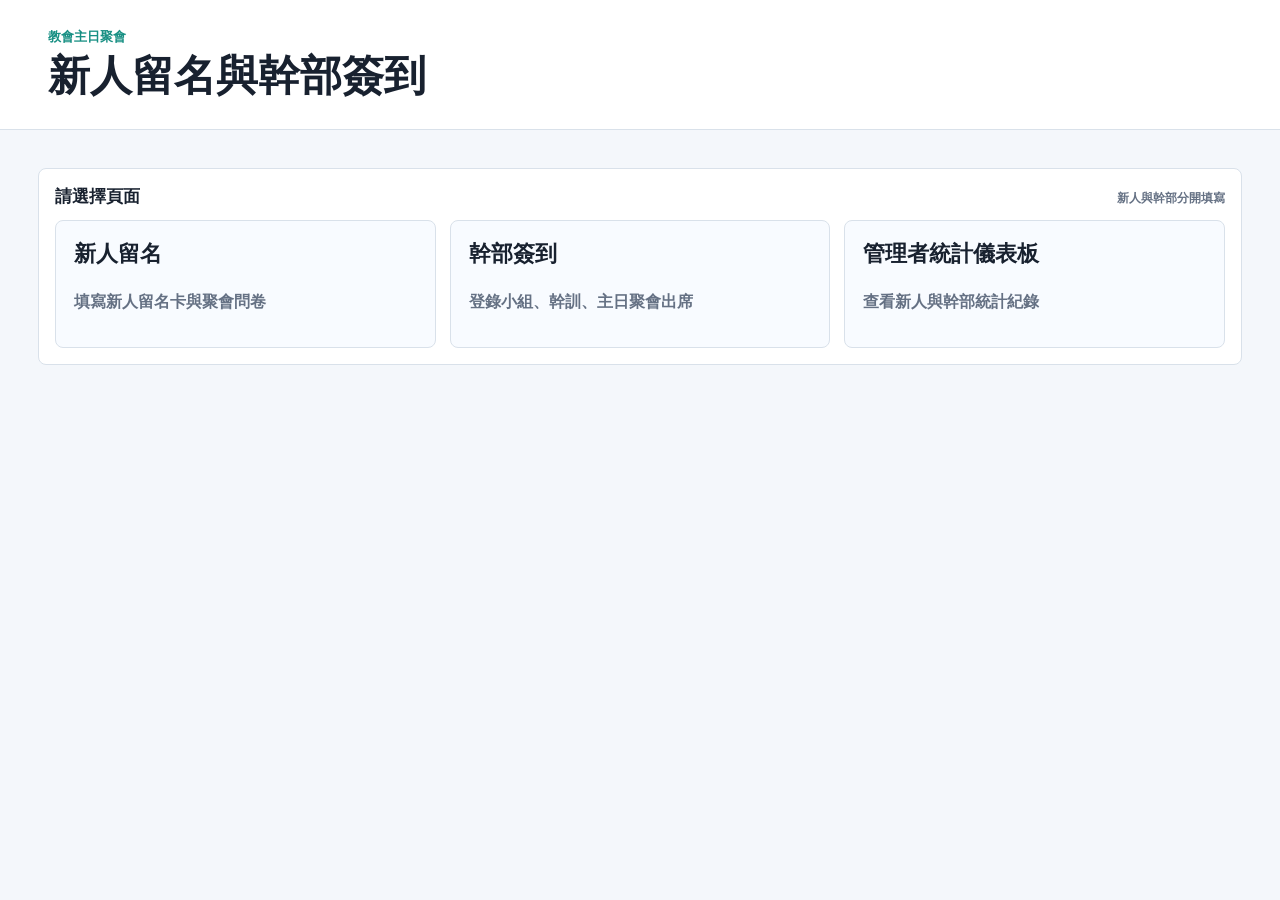
==== commit 4dbd812d: "Add files via upload" ====
--- a/index.html
+++ b/index.html
@@ -3,8 +3,8 @@
   <head>
     <meta charset="utf-8" />
     <meta name="viewport" content="width=device-width, initial-scale=1" />
-    <title>主日聚會簽到</title>
-    <link rel="stylesheet" href="styles.css?v=20260531-1" />
+    <title>新人留名與幹部簽到</title>
+    <link rel="stylesheet" href="styles.css?v=20260531-3" />
   </head>
   <body>
     <header class="app-header">
@@ -15,164 +15,26 @@
     </header>
 
     <main>
-      <section class="checkin-section public-checkin" aria-label="簽到表單">
+      <section class="checkin-section">
         <div class="section-heading">
-          <h2>簽到登錄</h2>
-          <span>請選擇簽到類型</span>
+          <h2>請選擇頁面</h2>
+          <span>新人與幹部分開填寫</span>
         </div>
-
-        <div class="checkin-tabs" role="tablist" aria-label="選擇簽到類型">
-          <button class="tab-button active" type="button" data-target="newcomerCheckin">新人留名</button>
-          <button class="tab-button" type="button" data-target="leaderCheckin">幹部簽到</button>
-        </div>
-
-        <form id="newcomerCheckin" class="checkin-form active newcomer-card-form">
-          <div class="newcomer-card-grid">
-            <section class="paper-card newcomer-profile-card" aria-label="新人留名卡">
-              <h3>新人留名卡</h3>
-              <div class="paper-grid profile-grid">
-                <div class="field district-field"><label for="newDistrict">單位 / 北部教區</label><select id="newDistrict" name="district" required><option>1區</option><option>2區</option><option>3區</option><option>4區</option><option>管制區</option></select></div>
-                <div class="field"><label for="newGroup">小組</label><input id="newGroup" name="group" type="text" /></div>
-                <div class="field date-field"><label for="newDate">填表日期</label><input id="newDate" name="date" type="date" required /></div>
-                <div class="field name-field"><label for="newName">姓名</label><input id="newName" name="name" type="text" required /></div>
-                <div class="field"><label for="newGender">性別</label><select id="newGender" name="gender"><option>男</option><option>女</option><option>未填寫</option></select></div>
-                <div class="field"><label for="newBirthDate">出生日期</label><input id="newBirthDate" name="birthDate" type="date" /></div>
-                <div class="field age-field"><label for="newAge">年齡區間</label><select id="newAge" name="age" required></select></div>
-
-                <fieldset class="paper-fieldset span-all">
-                  <legend>語言程度（可重複勾選）</legend>
-                  <label><input type="checkbox" name="languages" value="國語" /> 國語</label>
-                  <label><input type="checkbox" name="languages" value="台語" /> 台語</label>
-                  <label><input type="checkbox" name="languages" value="原住民語" /> 原住民語</label>
-                  <label><input type="checkbox" name="languages" value="英語" /> 英語</label>
-                  <label><input type="checkbox" name="languages" value="其他" /> 其他</label>
-                </fieldset>
-
-                <div class="field"><label for="newEducation">教育程度</label><input id="newEducation" name="education" type="text" /></div>
-                <div class="field"><label for="newOccupation">職業</label><input id="newOccupation" name="occupation" type="text" /></div>
-                <div class="field"><label for="newReligion">宗教信仰</label><input id="newReligion" name="religion" type="text" /></div>
-                <div class="field ethnicity-field">
-                  <label for="newEthnicity">族群</label>
-                  <select id="newEthnicity" name="ethnicity" required>
-                    <option>非原住民</option>
-                    <option>阿美族</option>
-                    <option>泰雅族</option>
-                    <option>排灣族</option>
-                    <option>布農族</option>
-                    <option>卑南族</option>
-                    <option>魯凱族</option>
-                    <option>鄒族</option>
-                    <option>賽夏族</option>
-                    <option>雅美族</option>
-                    <option>邵族</option>
-                    <option>噶瑪蘭族</option>
-                    <option>太魯閣族</option>
-                    <option>撒奇萊雅族</option>
-                    <option>賽德克族</option>
-                    <option>拉阿魯哇族</option>
-                    <option>卡那卡那富族</option>
-                  </select>
-                </div>
-                <div class="field"><label for="newHomePhone">聯絡電話（家）</label><input id="newHomePhone" name="homePhone" type="tel" /></div>
-                <div class="field"><label for="newMobile">行動電話</label><input id="newMobile" name="mobile" type="tel" /></div>
-                <div class="field span-all"><label for="newEmail">電子郵件信箱</label><input id="newEmail" name="email" type="email" /></div>
-                <div class="field city-field"><label for="newResidenceCity">居住縣市</label><select id="newResidenceCity" name="residenceCity" required></select></div>
-                <div class="field residence-district-field"><label for="newResidenceDistrict">居住區域</label><select id="newResidenceDistrict" name="residenceDistrict" required></select></div>
-                <div class="field span-all"><label for="newAddress">地址</label><input id="newAddress" name="address" type="text" /></div>
-
-                <fieldset class="paper-fieldset span-all">
-                  <legend>何時最方便與您聯絡（可重複勾選）</legend>
-                  <label><input type="checkbox" name="contactDays" value="週一" /> 週一</label>
-                  <label><input type="checkbox" name="contactDays" value="週二" /> 週二</label>
-                  <label><input type="checkbox" name="contactDays" value="週三" /> 週三</label>
-                  <label><input type="checkbox" name="contactDays" value="週四" /> 週四</label>
-                  <label><input type="checkbox" name="contactDays" value="週五" /> 週五</label>
-                  <label><input type="checkbox" name="contactDays" value="週六" /> 週六</label>
-                  <label><input type="checkbox" name="contactDays" value="週日" /> 週日</label>
-                </fieldset>
-
-                <fieldset class="paper-fieldset span-all">
-                  <legend>何時最方便與您聯絡（大約幾點之間）</legend>
-                  <label><input type="checkbox" name="contactTimes" value="上午" /> 上午</label>
-                  <label><input type="checkbox" name="contactTimes" value="下午" /> 下午</label>
-                  <label><input type="checkbox" name="contactTimes" value="晚上" /> 晚上</label>
-                </fieldset>
-
-                <div class="field invite-field"><label for="newInviter">邀請人</label><input id="newInviter" name="inviter" type="text" placeholder="雅各" /></div>
-                <div class="field"><label for="newCounselor">陪談人</label><input id="newCounselor" name="counselor" type="text" /></div>
-                <div class="field"><label for="newFollowupPerson">跟進人</label><input id="newFollowupPerson" name="followupPerson" type="text" /></div>
-                <div class="field rank-field"><label for="newRank">邀請人級職</label><input id="newRank" name="rank" type="text" placeholder="精兵戰士" /></div>
-              </div>
-            </section>
-
-            <section class="paper-card newcomer-question-card" aria-label="聚會問卷">
-              <p class="welcome-copy">
-                親愛的新朋友平安，歡迎您來到中央教會總部。以下幾個問題，盼望您願意配合回答，使我們更瞭解您，並更進一步幫助您。
-              </p>
-
-              <h3>聚會前</h3>
-              <div class="paper-question-list">
-                <div class="question-row"><label>您曾經去過教會嗎？</label><select name="visitedChurch"><option>是</option><option>否</option></select></div>
-                <div class="field"><label for="newVisitedWhen">何時？</label><input id="newVisitedWhen" name="visitedWhen" type="text" /></div>
-                <div class="field"><label for="newVisitedPlace">地點（教會名稱）</label><input id="newVisitedPlace" name="visitedPlace" type="text" /></div>
-                <div class="field"><label for="newReason">教會給您的第一印象是？</label><textarea id="newReason" name="reason" required></textarea></div>
-                <div class="question-row"><label>您目前有宗教信仰嗎？</label><select name="hasFaith"><option>是</option><option>否</option></select></div>
-                <div class="field"><label for="newFaithDuration">宗教信仰為？信仰多久？</label><input id="newFaithDuration" name="faithDuration" type="text" /></div>
-                <div class="field"><label for="newFaithHelp">信仰能帶給您什麼幫助？</label><input id="newFaithHelp" name="faithHelp" type="text" /></div>
-                <div class="field"><label for="newLifeDifficulty">您生活中正面臨哪些困難？</label><input id="newLifeDifficulty" name="lifeDifficulty" type="text" /></div>
-              </div>
-
-              <h3>聚會後</h3>
-              <div class="paper-question-list">
-                <div class="question-row"><label for="newWillingReturn">今天到教會開心嗎？</label><select id="newWillingReturn" name="willingReturn"><option>是</option><option>還可以</option><option>否</option></select></div>
-                <div class="field"><label for="newFavoritePart">今天到教會最喜歡的部分是？</label><input id="newFavoritePart" name="favoritePart" type="text" /></div>
-                <div class="field"><label for="newWantLearn">對於教會想更瞭解或學習的地方？</label><input id="newWantLearn" name="wantLearn" type="text" /></div>
-                <div class="field"><label for="newUnclearPart">對於教會不太瞭解的地方？</label><input id="newUnclearPart" name="unclearPart" type="text" /></div>
-                <div class="field"><label for="newNeeds">需要提供幫助或代禱的地方？</label><textarea id="newNeeds" name="needs"></textarea></div>
-                <div class="question-row"><label for="newWillingStudy">是否願意接受陪讀</label><select id="newWillingStudy" name="willingStudy"><option>是</option><option>否</option></select></div>
-                <div class="question-row"><label for="newBeginnerClass">是否願意報名初訓班</label><select id="newBeginnerClass" name="beginnerClass"><option>否</option><option>是</option></select></div>
-              </div>
-            </section>
-          </div>
-          <input id="newVisits" name="visits" type="hidden" value="1" />
-          <input id="newActualReturn" name="actualReturn" type="hidden" value="否" />
-          <input id="newActualStudy" name="actualStudy" type="hidden" value="否" />
-          <div class="form-actions">
-            <button class="primary-button" type="submit">送出新人留名</button>
-            <span id="newcomerMessage" class="form-message" aria-live="polite"></span>
-          </div>
-        </form>
-
-        <form id="leaderCheckin" class="checkin-form">
-          <div class="form-grid leader-grid">
-            <div class="field"><label for="leaderDate">日期</label><input id="leaderDate" name="date" type="date" required /></div>
-            <div class="field"><label for="leaderName">姓名</label><input id="leaderName" name="name" type="text" required /></div>
-            <div class="field"><label for="leaderRole">級職</label><select id="leaderRole" name="role" required><option>區參謀</option><option>組長</option><option>戰士精兵</option><option>榮譽精兵</option><option>會友</option></select></div>
-            <div class="field"><label for="leaderMeetingType">聚會類型</label><select id="leaderMeetingType" name="meetingType" required><option>小組聚會</option><option>幹部訓練</option><option>主日聚會</option></select></div>
-            <div class="field"><label for="leaderDistrict">北部教區</label><select id="leaderDistrict" name="district" required><option>1區</option><option>2區</option><option>3區</option><option>4區</option><option>管制區</option></select></div>
-            <div class="field"><label for="leaderStatus">出席狀態</label><select id="leaderStatus" name="status"><option>出席</option><option>請假</option></select></div>
-          </div>
-          <div class="form-actions">
-            <button class="primary-button" type="submit">送出幹部簽到</button>
-            <span id="leaderMessage" class="form-message" aria-live="polite"></span>
-          </div>
-        </form>
-      </section>
-
-      <section id="confirmSection" class="checkin-section confirm-section view-hidden" aria-label="確認簽到紀錄">
-        <div class="section-heading">
-          <h2>簽到紀錄已存檔</h2>
-          <span>請檢查資料是否有誤</span>
-        </div>
-        <div id="confirmSummary" class="confirm-summary"></div>
-        <div class="form-actions">
-          <button id="editRecordButton" class="text-button" type="button">修改</button>
-          <button id="backHomeButton" class="text-button" type="button">回主頁</button>
-          <span id="confirmMessage" class="form-message" aria-live="polite"></span>
+        <div class="portal-grid">
+          <a class="portal-card" href="newcomer.html">
+            <strong>新人留名</strong>
+            <span>填寫新人留名卡與聚會問卷</span>
+          </a>
+          <a class="portal-card" href="leader.html">
+            <strong>幹部簽到</strong>
+            <span>登錄小組、幹訓、主日聚會出席</span>
+          </a>
+          <a class="portal-card" href="dashboard.html">
+            <strong>管理者統計儀表板</strong>
+            <span>查看新人與幹部統計紀錄</span>
+          </a>
         </div>
       </section>
     </main>
-
-    <script src="checkin.js?v=20260531-1"></script>
   </body>
 </html>
--- a/styles.css
+++ b/styles.css
@@ -245,6 +245,16 @@
   font-weight: 700;
 }
 
+.page-link,
+.portal-card {
+  text-decoration: none;
+}
+
+.page-link {
+  display: inline-flex;
+  align-items: center;
+}
+
 .primary-button {
   background: var(--blue);
   border-color: var(--blue);
@@ -342,6 +352,36 @@
   gap: 8px;
   margin-bottom: 14px;
   flex-wrap: wrap;
+}
+
+.portal-grid {
+  display: grid;
+  grid-template-columns: repeat(3, minmax(180px, 1fr));
+  gap: 14px;
+}
+
+.portal-card {
+  display: grid;
+  gap: 8px;
+  min-height: 128px;
+  padding: 18px;
+  border: 1px solid var(--line);
+  border-radius: 8px;
+  background: #f8fbff;
+  color: var(--ink);
+}
+
+.portal-card:hover {
+  border-color: var(--blue);
+}
+
+.portal-card strong {
+  font-size: 22px;
+}
+
+.portal-card span {
+  color: var(--muted);
+  font-weight: 700;
 }
 
 .tab-button.active,
@@ -980,6 +1020,10 @@
   }
 
   .dashboard-grid {
+    grid-template-columns: 1fr;
+  }
+
+  .portal-grid {
     grid-template-columns: 1fr;
   }
 
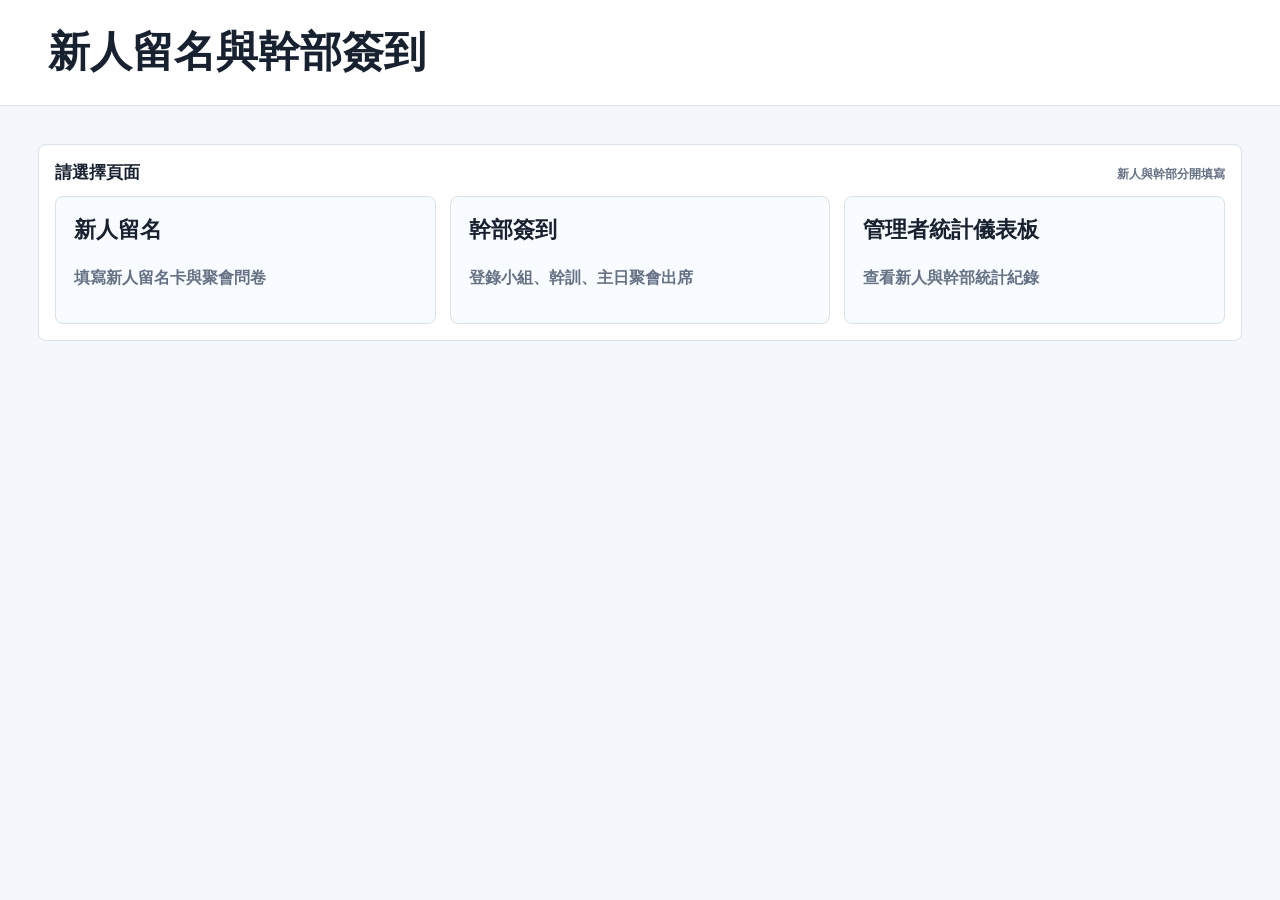
==== commit 687ebee0: "Add files via upload" ====
--- a/index.html
+++ b/index.html
@@ -9,7 +9,6 @@
   <body>
     <header class="app-header">
       <div>
-        <p class="eyebrow">教會主日聚會</p>
         <h1>新人留名與幹部簽到</h1>
       </div>
     </header>
--- a/styles.css
+++ b/styles.css
@@ -22,6 +22,7 @@
   background: var(--soft);
   color: var(--ink);
   font-family: "Microsoft JhengHei", "PingFang TC", "Noto Sans TC", Arial, sans-serif;
+  font-size: 16px;
   letter-spacing: 0;
 }
 
@@ -531,17 +532,34 @@
   grid-template-columns: repeat(3, minmax(0, 1fr));
 }
 
+.birth-selects {
+  display: grid;
+  grid-template-columns: 1.2fr 0.9fr 0.9fr;
+  gap: 8px;
+}
+
 .newcomer-card-form .district-field,
 .newcomer-card-form .date-field,
 .newcomer-card-form .name-field,
 .newcomer-card-form .age-field,
+.newcomer-card-form .birth-field,
 .newcomer-card-form .ethnicity-field,
 .newcomer-card-form .city-field,
 .newcomer-card-form .residence-district-field,
 .newcomer-card-form .invite-field,
+.newcomer-card-form .invite-phone-field,
+.newcomer-card-form .counselor-phone-field,
+.newcomer-card-form .followup-phone-field,
 .newcomer-card-form .rank-field {
   grid-column: auto;
   grid-row: auto;
+}
+
+.newcomer-card-form label,
+.newcomer-card-form input,
+.newcomer-card-form select,
+.newcomer-card-form textarea {
+  font-size: 16px;
 }
 
 .span-all {
@@ -562,7 +580,7 @@
 .paper-fieldset legend {
   padding: 0 4px;
   color: var(--muted);
-  font-size: 12px;
+  font-size: 16px;
   font-weight: 800;
 }
 
@@ -572,7 +590,7 @@
   align-items: center;
   gap: 5px;
   color: var(--ink);
-  font-size: 14px;
+  font-size: 16px;
   font-weight: 700;
 }
 
@@ -603,6 +621,23 @@
 
 .newcomer-card-form .form-actions {
   justify-content: flex-start;
+}
+
+.scroll-top-button {
+  position: fixed;
+  right: 18px;
+  bottom: 18px;
+  z-index: 30;
+  width: 46px;
+  height: 46px;
+  border: 1px solid var(--blue);
+  border-radius: 50%;
+  background: var(--blue);
+  color: #ffffff;
+  font-size: 24px;
+  font-weight: 800;
+  cursor: pointer;
+  box-shadow: 0 8px 18px rgba(36, 107, 254, 0.24);
 }
 
 .form-actions {
@@ -722,9 +757,13 @@
 .chart svg {
   display: block;
   width: 100%;
-  height: 100%;
-  min-height: inherit;
+  height: 280px;
+  min-height: 0;
   overflow: visible;
+}
+
+.chart.large svg {
+  height: 320px;
 }
 
 #leaderChart {
@@ -732,6 +771,7 @@
 }
 
 #leaderChart svg {
+  height: 420px;
   min-width: 900px;
 }
 
@@ -998,6 +1038,33 @@
   background: #f8fbff;
 }
 
+.dashboard-page main,
+.dashboard-page label,
+.dashboard-page input,
+.dashboard-page select,
+.dashboard-page button,
+.dashboard-page .metric span,
+.dashboard-page .metric small,
+.dashboard-page .toolbar-metric span,
+.dashboard-page .toolbar-metric small,
+.dashboard-page .panel-heading span,
+.dashboard-page .section-heading span,
+.dashboard-page .summary-row span,
+.dashboard-page .summary-row strong,
+.dashboard-page .axis,
+.dashboard-page .legend,
+.dashboard-page .bar-label,
+.dashboard-page .value-label,
+.dashboard-page .empty-state,
+.dashboard-page .calendar-actions strong,
+.dashboard-page .calendar-actions span,
+.dashboard-page .district-record-summary h3,
+.dashboard-page .district-summary-list,
+.dashboard-page th,
+.dashboard-page td {
+  font-size: 16px;
+}
+
 .pill {
   display: inline-flex;
   align-items: center;
@@ -1064,6 +1131,7 @@
   .date-field,
   .name-field,
   .age-field,
+  .birth-field,
   .ethnicity-field,
   .city-field,
   .residence-district-field,
@@ -1074,9 +1142,36 @@
   .willing-study-field,
   .actual-study-field,
   .invite-field,
+  .invite-phone-field,
+  .counselor-phone-field,
+  .followup-phone-field,
   .rank-field {
     grid-column: auto;
     grid-row: auto;
+  }
+
+  .newcomer-card-form .invite-field {
+    order: 20;
+  }
+
+  .newcomer-card-form .invite-phone-field {
+    order: 21;
+  }
+
+  .newcomer-card-form .field:has(#newCounselor) {
+    order: 22;
+  }
+
+  .newcomer-card-form .counselor-phone-field {
+    order: 23;
+  }
+
+  .newcomer-card-form .field:has(#newFollowupPerson) {
+    order: 24;
+  }
+
+  .newcomer-card-form .followup-phone-field {
+    order: 25;
   }
 }
 
@@ -1110,4 +1205,45 @@
     min-height: 70px;
     padding: 6px;
   }
-}
+
+  .dashboard-page .chart {
+    overflow: visible;
+  }
+
+  .dashboard-page .chart svg {
+    min-width: 0;
+  }
+
+  .dashboard-page .chart.large svg {
+    min-width: 0;
+  }
+
+  .dashboard-page .axis,
+  .dashboard-page .legend,
+  .dashboard-page .bar-label,
+  .dashboard-page .value-label {
+    font-size: 20px;
+  }
+
+  .dashboard-page .value-label {
+    font-weight: 800;
+    fill: var(--ink);
+  }
+
+  .dashboard-page .calendar-weekday {
+    font-size: 13px;
+  }
+
+  .dashboard-page .calendar-date {
+    width: 24px;
+    height: 24px;
+    font-size: 15px;
+  }
+
+  .dashboard-page .calendar-day span,
+  .dashboard-page .calendar-day small,
+  .dashboard-page #leaderCalendar .calendar-day small {
+    font-size: 13px;
+    line-height: 1.35;
+  }
+}
